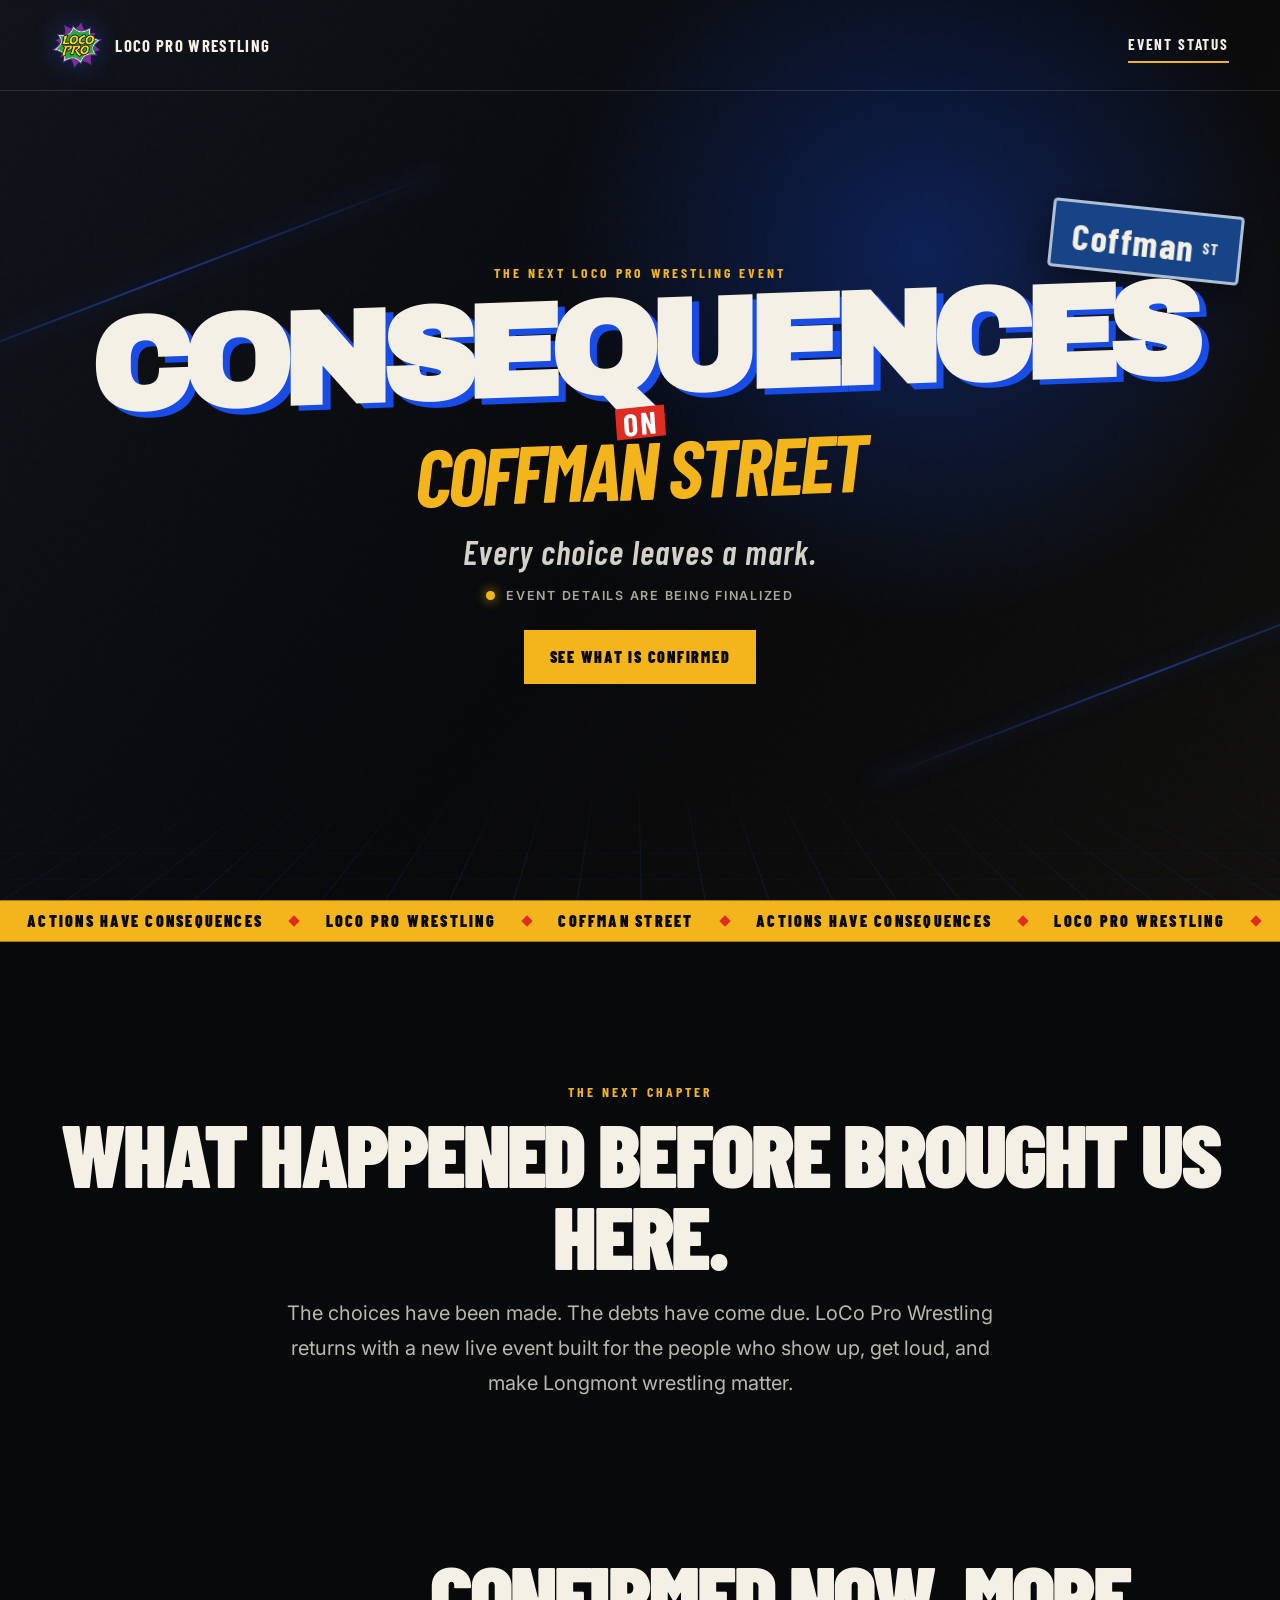
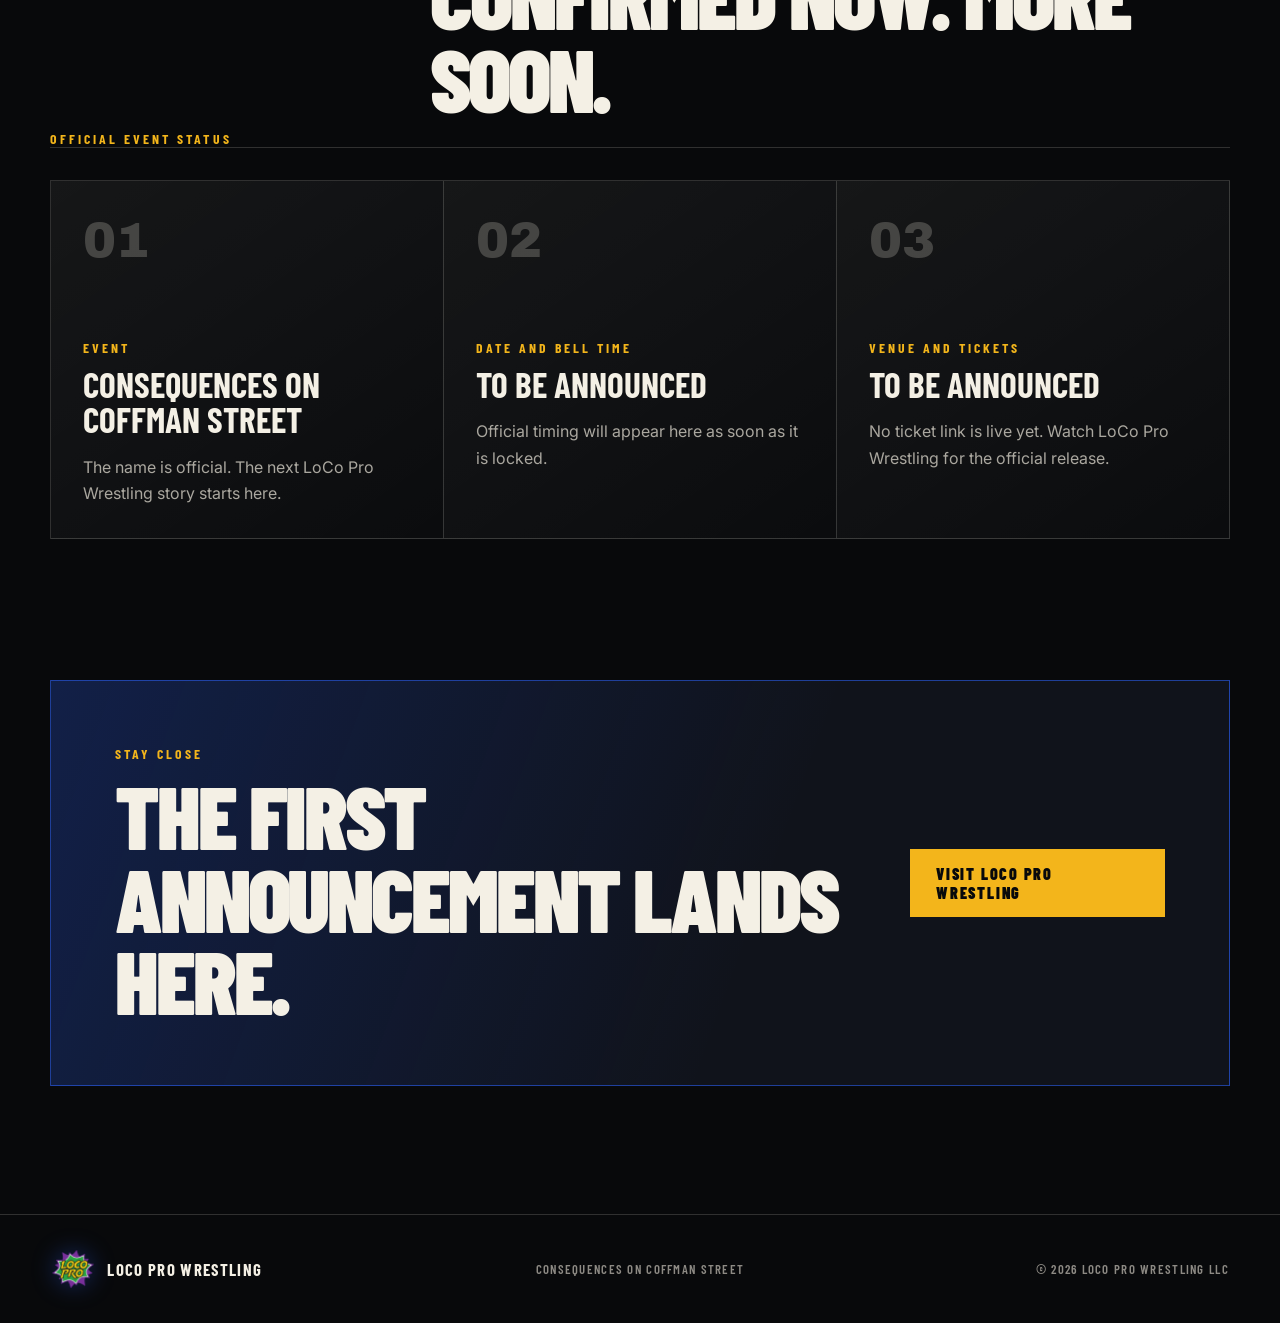
==== index.html @ 621dc770 "Launch Consequences event announcement site Co-Authored-By: Codex Opus 4.8 <noreply@anthropic.com>" ====
<!doctype html>
<html lang="en">
<head>
  <meta charset="utf-8" />
  <meta name="viewport" content="width=device-width, initial-scale=1" />
  <meta name="theme-color" content="#08090b" />
  <meta name="description" content="Consequences on Coffman Street is the next live event from LoCo Pro Wrestling. Date, venue, lineup, and tickets will be announced soon." />
  <title>Consequences on Coffman Street | LoCo Pro Wrestling</title>
  <link rel="canonical" href="https://consequences.locopro.pw/" />
  <meta property="og:type" content="website" />
  <meta property="og:title" content="Consequences on Coffman Street | LoCo Pro Wrestling" />
  <meta property="og:description" content="Every choice leaves a mark. The next LoCo Pro Wrestling event is coming to Coffman Street." />
  <meta property="og:url" content="https://consequences.locopro.pw/" />
  <meta name="twitter:card" content="summary" />
  <meta name="twitter:title" content="Consequences on Coffman Street" />
  <meta name="twitter:description" content="The next LoCo Pro Wrestling event. Details coming soon." />
  <link rel="icon" href="favicon.ico" sizes="any" />
  <link rel="icon" type="image/png" sizes="32x32" href="favicon-32x32.png" />
  <link rel="icon" type="image/png" sizes="16x16" href="favicon-16x16.png" />
  <link rel="apple-touch-icon" href="apple-touch-icon.png" />
  <link rel="preconnect" href="https://fonts.googleapis.com" />
  <link rel="preconnect" href="https://fonts.gstatic.com" crossorigin />
  <link href="https://fonts.googleapis.com/css2?family=Archivo+Black&family=Barlow+Condensed:ital,wght@0,400;0,600;0,700;0,900;1,700&family=Inter:wght@400;500;600&display=swap" rel="stylesheet" />
  <link rel="stylesheet" href="styles.css" />
  <script src="script.js" defer></script>
  <script type="application/ld+json">
  {
    "@context": "https://schema.org",
    "@type": "WebSite",
    "name": "Consequences on Coffman Street",
    "url": "https://consequences.locopro.pw/",
    "publisher": {
      "@type": "Organization",
      "name": "LoCo Pro Wrestling",
      "url": "https://mainpage.locopro.pw/"
    }
  }
  </script>
</head>
<body>
  <a class="skip-link" href="#main">Skip to content</a>

  <header class="site-header">
    <a class="brand" href="https://mainpage.locopro.pw/" aria-label="LoCo Pro Wrestling home">
      <img src="webimages/ui/logo-badge.png" width="52" height="52" alt="" />
      <span>LoCo Pro Wrestling</span>
    </a>
    <a class="header-link" href="#updates">Event status</a>
  </header>

  <main id="main">
    <section class="hero" aria-labelledby="event-title">
      <div class="street-grid" aria-hidden="true"></div>
      <div class="signal signal-one" aria-hidden="true"></div>
      <div class="signal signal-two" aria-hidden="true"></div>
      <div class="hero-inner">
        <p class="kicker">The next LoCo Pro Wrestling event</p>
        <h1 id="event-title">
          <span class="title-consequences">Consequences</span>
          <span class="title-on">on</span>
          <span class="title-coffman">Coffman Street</span>
        </h1>
        <p class="hero-line">Every choice leaves a mark.</p>
        <div class="hero-status" role="status">
          <span class="status-light" aria-hidden="true"></span>
          <span>Event details are being finalized</span>
        </div>
        <a class="primary-button" href="#updates">See what is confirmed</a>
      </div>
      <div class="street-sign" aria-hidden="true">
        <span>Coffman</span>
        <small>ST</small>
      </div>
    </section>

    <div class="ticker" aria-hidden="true">
      <div class="ticker-track">
        <span>Actions have consequences</span><i></i>
        <span>LoCo Pro Wrestling</span><i></i>
        <span>Coffman Street</span><i></i>
        <span>Actions have consequences</span><i></i>
        <span>LoCo Pro Wrestling</span><i></i>
        <span>Coffman Street</span><i></i>
      </div>
    </div>

    <section class="statement reveal" aria-labelledby="next-chapter-title">
      <p class="section-label">The next chapter</p>
      <h2 id="next-chapter-title">What happened before brought us here.</h2>
      <p>
        The choices have been made. The debts have come due. LoCo Pro Wrestling
        returns with a new live event built for the people who show up, get loud,
        and make Longmont wrestling matter.
      </p>
    </section>

    <section class="updates" id="updates" aria-labelledby="updates-title">
      <div class="section-heading reveal">
        <p class="section-label">Official event status</p>
        <h2 id="updates-title">Confirmed now. More soon.</h2>
      </div>
      <div class="status-grid">
        <article class="status-card reveal">
          <span class="card-number">01</span>
          <p class="card-label">Event</p>
          <h3>Consequences on Coffman Street</h3>
          <p>The name is official. The next LoCo Pro Wrestling story starts here.</p>
        </article>
        <article class="status-card reveal">
          <span class="card-number">02</span>
          <p class="card-label">Date and bell time</p>
          <h3>To be announced</h3>
          <p>Official timing will appear here as soon as it is locked.</p>
        </article>
        <article class="status-card reveal">
          <span class="card-number">03</span>
          <p class="card-label">Venue and tickets</p>
          <h3>To be announced</h3>
          <p>No ticket link is live yet. Watch LoCo Pro Wrestling for the official release.</p>
        </article>
      </div>
    </section>

    <section class="watch reveal" aria-labelledby="watch-title">
      <div>
        <p class="section-label">Stay close</p>
        <h2 id="watch-title">The first announcement lands here.</h2>
      </div>
      <a class="secondary-button" href="https://mainpage.locopro.pw/">Visit LoCo Pro Wrestling</a>
    </section>
  </main>

  <footer>
    <a class="footer-brand" href="https://mainpage.locopro.pw/">
      <img src="webimages/ui/logo-badge.png" width="44" height="44" alt="" />
      <span>LoCo Pro Wrestling</span>
    </a>
    <p>Consequences on Coffman Street</p>
    <p>&copy; <span id="year">2026</span> LoCo Pro Wrestling LLC</p>
  </footer>
</body>
</html>
---- styles.css ----
:root {
  --ink: #08090b;
  --paper: #f4f0e5;
  --blue: #174de6;
  --blue-bright: #2c63ff;
  --gold: #f3b51b;
  --red: #df2b21;
  --muted: #aaa79f;
  --line: rgba(244, 240, 229, 0.17);
}

* {
  box-sizing: border-box;
}

html {
  scroll-behavior: smooth;
}

body {
  margin: 0;
  background: var(--ink);
  color: var(--paper);
  font-family: "Inter", system-ui, sans-serif;
  overflow-x: hidden;
}

a {
  color: inherit;
}

.skip-link {
  position: fixed;
  left: 1rem;
  top: -5rem;
  z-index: 100;
  background: var(--paper);
  color: var(--ink);
  padding: 0.8rem 1rem;
  font-weight: 700;
}

.skip-link:focus {
  top: 1rem;
}

.site-header {
  position: absolute;
  inset: 0 0 auto;
  z-index: 10;
  display: flex;
  align-items: center;
  justify-content: space-between;
  padding: 1.2rem clamp(1.1rem, 4vw, 4.5rem);
  border-bottom: 1px solid rgba(255, 255, 255, 0.12);
}

.brand,
.footer-brand {
  display: inline-flex;
  align-items: center;
  gap: 0.75rem;
  color: var(--paper);
  text-decoration: none;
  font-family: "Barlow Condensed", sans-serif;
  font-size: 1.05rem;
  font-weight: 700;
  letter-spacing: 0.08em;
  text-transform: uppercase;
}

.brand img,
.footer-brand img {
  filter: drop-shadow(0 0 12px rgba(44, 99, 255, 0.35));
}

.header-link {
  border-bottom: 2px solid var(--gold);
  font-family: "Barlow Condensed", sans-serif;
  font-size: 0.95rem;
  font-weight: 700;
  letter-spacing: 0.12em;
  padding: 0.5rem 0;
  text-decoration: none;
  text-transform: uppercase;
}

.hero {
  min-height: min(940px, 100svh);
  position: relative;
  display: grid;
  place-items: center;
  overflow: hidden;
  padding: 8rem 1.2rem 5rem;
  background:
    radial-gradient(circle at 72% 28%, rgba(23, 77, 230, 0.34), transparent 23rem),
    linear-gradient(126deg, #11131a 0%, #08090b 52%, #11100e 100%);
}

.hero::after {
  content: "";
  position: absolute;
  inset: 0;
  pointer-events: none;
  background-image: url("data:image/svg+xml,%3Csvg viewBox='0 0 180 180' xmlns='http://www.w3.org/2000/svg'%3E%3Cfilter id='n'%3E%3CfeTurbulence type='fractalNoise' baseFrequency='.9' numOctaves='2' stitchTiles='stitch'/%3E%3C/filter%3E%3Crect width='100%25' height='100%25' filter='url(%23n)' opacity='.16'/%3E%3C/svg%3E");
  mix-blend-mode: soft-light;
  opacity: 0.35;
}

.street-grid {
  position: absolute;
  width: 135vw;
  height: 70%;
  left: -18vw;
  bottom: -31%;
  transform: perspective(700px) rotateX(63deg);
  background-image:
    linear-gradient(rgba(44, 99, 255, 0.16) 1px, transparent 1px),
    linear-gradient(90deg, rgba(44, 99, 255, 0.16) 1px, transparent 1px);
  background-size: 58px 58px;
  mask-image: linear-gradient(to top, #000 30%, transparent 90%);
}

.signal {
  position: absolute;
  width: 38rem;
  height: 2px;
  background: linear-gradient(90deg, transparent, var(--blue-bright), transparent);
  box-shadow: 0 0 22px var(--blue-bright);
  opacity: 0.45;
}

.signal-one {
  left: -9rem;
  top: 31%;
  transform: rotate(-21deg);
}

.signal-two {
  right: -11rem;
  bottom: 25%;
  transform: rotate(-21deg);
}

.hero-inner {
  position: relative;
  z-index: 2;
  width: min(1100px, 100%);
  text-align: center;
}

.kicker,
.section-label,
.card-label {
  margin: 0;
  color: var(--gold);
  font-family: "Barlow Condensed", sans-serif;
  font-size: 0.86rem;
  font-weight: 700;
  letter-spacing: 0.22em;
  text-transform: uppercase;
}

h1 {
  margin: 1.3rem auto 1.1rem;
  font-family: "Archivo Black", sans-serif;
  font-size: clamp(3.8rem, 10.2vw, 8.8rem);
  line-height: 0.72;
  letter-spacing: -0.075em;
  text-transform: uppercase;
  transform: skewY(-2deg);
}

h1 span {
  display: block;
}

.title-consequences {
  position: relative;
  color: var(--paper);
  text-shadow: 0.055em 0.045em 0 var(--blue);
}

.title-on {
  position: relative;
  z-index: 2;
  width: max-content;
  margin: 0.35em auto -0.27em;
  padding: 0.1em 0.22em 0.08em;
  background: var(--red);
  color: #fff;
  font-family: "Barlow Condensed", sans-serif;
  font-size: 0.24em;
  letter-spacing: 0.06em;
  line-height: 0.8;
  transform: rotate(-4deg);
}

.title-coffman {
  color: var(--gold);
  font-family: "Barlow Condensed", sans-serif;
  font-size: 0.62em;
  font-style: italic;
  letter-spacing: -0.035em;
  line-height: 0.96;
}

.hero-line {
  margin: 1.5rem 0 1rem;
  color: #d4d1c9;
  font-family: "Barlow Condensed", sans-serif;
  font-size: clamp(1.4rem, 3vw, 2.1rem);
  font-style: italic;
  font-weight: 600;
  letter-spacing: 0.03em;
}

.hero-status {
  display: flex;
  align-items: center;
  justify-content: center;
  gap: 0.7rem;
  margin: 0 auto 1.7rem;
  color: var(--muted);
  font-size: 0.78rem;
  font-weight: 600;
  letter-spacing: 0.14em;
  text-transform: uppercase;
}

.status-light {
  width: 0.55rem;
  height: 0.55rem;
  border-radius: 50%;
  background: var(--gold);
  box-shadow: 0 0 12px rgba(243, 181, 27, 0.9);
}

.primary-button,
.secondary-button {
  display: inline-flex;
  align-items: center;
  justify-content: center;
  min-height: 3.35rem;
  padding: 0.8rem 1.5rem;
  border: 2px solid var(--gold);
  background: var(--gold);
  color: var(--ink);
  font-family: "Barlow Condensed", sans-serif;
  font-size: 1rem;
  font-weight: 900;
  letter-spacing: 0.11em;
  text-decoration: none;
  text-transform: uppercase;
  transition: transform 180ms ease, background-color 180ms ease, color 180ms ease;
}

.primary-button:hover,
.primary-button:focus-visible,
.secondary-button:hover,
.secondary-button:focus-visible {
  background: transparent;
  color: var(--gold);
  transform: translateY(-3px);
}

.street-sign {
  position: absolute;
  right: clamp(-2rem, 3vw, 3rem);
  top: 23%;
  z-index: 1;
  display: flex;
  align-items: center;
  gap: 0.5rem;
  padding: 0.6rem 1.2rem;
  border: 0.22rem solid rgba(255, 255, 255, 0.65);
  border-radius: 0.28rem;
  background: #174487;
  box-shadow: 0 12px 40px rgba(0, 0, 0, 0.5);
  font-family: "Barlow Condensed", sans-serif;
  font-size: clamp(1.4rem, 3vw, 2.3rem);
  font-weight: 700;
  letter-spacing: 0.04em;
  transform: rotate(6deg);
}

.street-sign small {
  font-size: 0.42em;
}

.ticker {
  overflow: hidden;
  border-block: 1px solid rgba(0, 0, 0, 0.35);
  background: var(--gold);
  color: var(--ink);
}

.ticker-track {
  display: flex;
  align-items: center;
  width: max-content;
  padding: 0.65rem 0;
  animation: ticker 24s linear infinite;
  font-family: "Barlow Condensed", sans-serif;
  font-size: 1rem;
  font-weight: 900;
  letter-spacing: 0.14em;
  text-transform: uppercase;
}

.ticker-track span {
  padding-inline: 1.7rem;
}

.ticker-track i {
  width: 0.5rem;
  height: 0.5rem;
  background: var(--red);
  transform: rotate(45deg);
}

@keyframes ticker {
  to { transform: translateX(-50%); }
}

.statement,
.updates,
.watch {
  width: min(1180px, calc(100% - 2.4rem));
  margin-inline: auto;
}

.statement {
  padding: clamp(6rem, 11vw, 10rem) 0;
  text-align: center;
}

.statement h2,
.section-heading h2,
.watch h2 {
  margin: 0.7rem 0 1.3rem;
  font-family: "Barlow Condensed", sans-serif;
  font-size: clamp(2.7rem, 7vw, 6.4rem);
  font-weight: 900;
  letter-spacing: -0.035em;
  line-height: 0.92;
  text-transform: uppercase;
}

.statement p:last-child {
  width: min(720px, 100%);
  margin: 0 auto;
  color: #bab7b0;
  font-size: clamp(1rem, 2vw, 1.25rem);
  line-height: 1.75;
}

.updates {
  padding: 0 0 clamp(6rem, 11vw, 10rem);
}

.section-heading {
  display: flex;
  align-items: end;
  justify-content: space-between;
  gap: 2rem;
  margin-bottom: 2rem;
  border-bottom: 1px solid var(--line);
}

.section-heading h2 {
  max-width: 800px;
  margin-bottom: 1.8rem;
}

.status-grid {
  display: grid;
  grid-template-columns: repeat(3, 1fr);
  border-top: 1px solid var(--line);
  border-left: 1px solid var(--line);
}

.status-card {
  min-height: 350px;
  position: relative;
  padding: 2rem;
  border-right: 1px solid var(--line);
  border-bottom: 1px solid var(--line);
  background: linear-gradient(145deg, rgba(255, 255, 255, 0.055), rgba(255, 255, 255, 0.012));
}

.card-number {
  display: block;
  margin-bottom: 4.5rem;
  color: rgba(244, 240, 229, 0.22);
  font-family: "Archivo Black", sans-serif;
  font-size: 3.1rem;
}

.status-card h3 {
  margin: 0.7rem 0 1rem;
  font-family: "Barlow Condensed", sans-serif;
  font-size: 2.2rem;
  line-height: 1;
  text-transform: uppercase;
}

.status-card > p:last-child {
  margin: 0;
  color: #aaa79f;
  line-height: 1.65;
}

.watch {
  display: flex;
  align-items: center;
  justify-content: space-between;
  gap: 3rem;
  margin-bottom: clamp(5rem, 10vw, 9rem);
  padding: clamp(2rem, 5vw, 4rem);
  border: 1px solid rgba(44, 99, 255, 0.55);
  background:
    linear-gradient(110deg, rgba(23, 77, 230, 0.22), transparent 60%),
    #10131b;
}

.watch h2 {
  max-width: 760px;
  margin-bottom: 0;
}

footer {
  display: grid;
  grid-template-columns: 1fr auto 1fr;
  align-items: center;
  gap: 2rem;
  padding: 2rem clamp(1.1rem, 4vw, 4.5rem);
  border-top: 1px solid var(--line);
  color: #8d8a84;
  font-family: "Barlow Condensed", sans-serif;
  font-size: 0.8rem;
  font-weight: 600;
  letter-spacing: 0.1em;
  text-transform: uppercase;
}

footer p:last-child {
  text-align: right;
}

.reveal {
  opacity: 0;
  transform: translateY(24px);
  transition: opacity 650ms ease, transform 650ms ease;
}

.reveal.is-visible {
  opacity: 1;
  transform: translateY(0);
}

@media (max-width: 820px) {
  .site-header {
    padding-inline: 1rem;
  }

  .brand span {
    display: none;
  }

  .hero {
    min-height: 800px;
  }

  h1 {
    font-size: clamp(2rem, 9.4vw, 4.8rem);
    line-height: 0.77;
  }

  .street-sign {
    top: 18%;
    right: -2rem;
    opacity: 0.5;
  }

  .status-grid {
    grid-template-columns: 1fr;
  }

  .status-card {
    min-height: auto;
  }

  .card-number {
    margin-bottom: 2.4rem;
  }

  .watch {
    align-items: flex-start;
    flex-direction: column;
  }

  footer {
    grid-template-columns: 1fr;
  }

  footer p,
  footer p:last-child {
    margin: 0;
    text-align: left;
  }
}

@media (prefers-reduced-motion: reduce) {
  html {
    scroll-behavior: auto;
  }

  .ticker-track {
    animation: none;
  }

  .reveal {
    opacity: 1;
    transform: none;
    transition: none;
  }
}
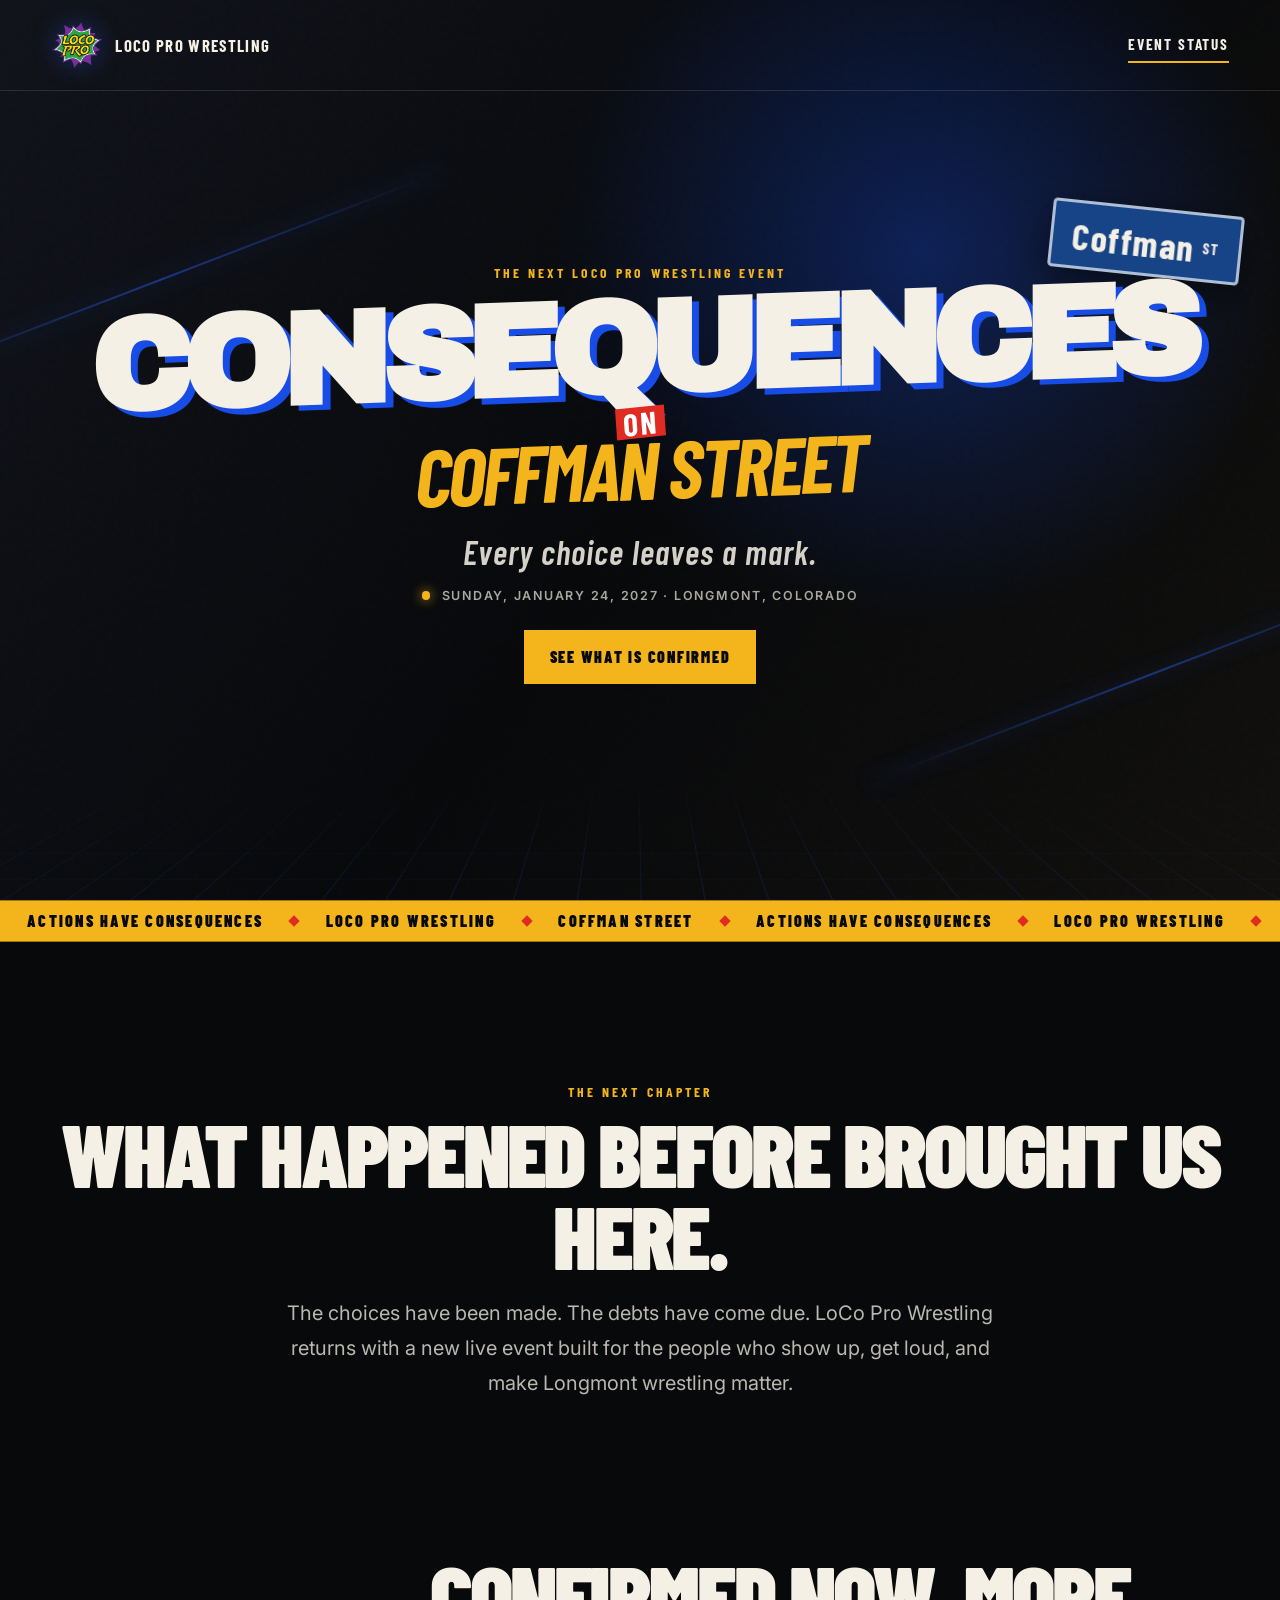
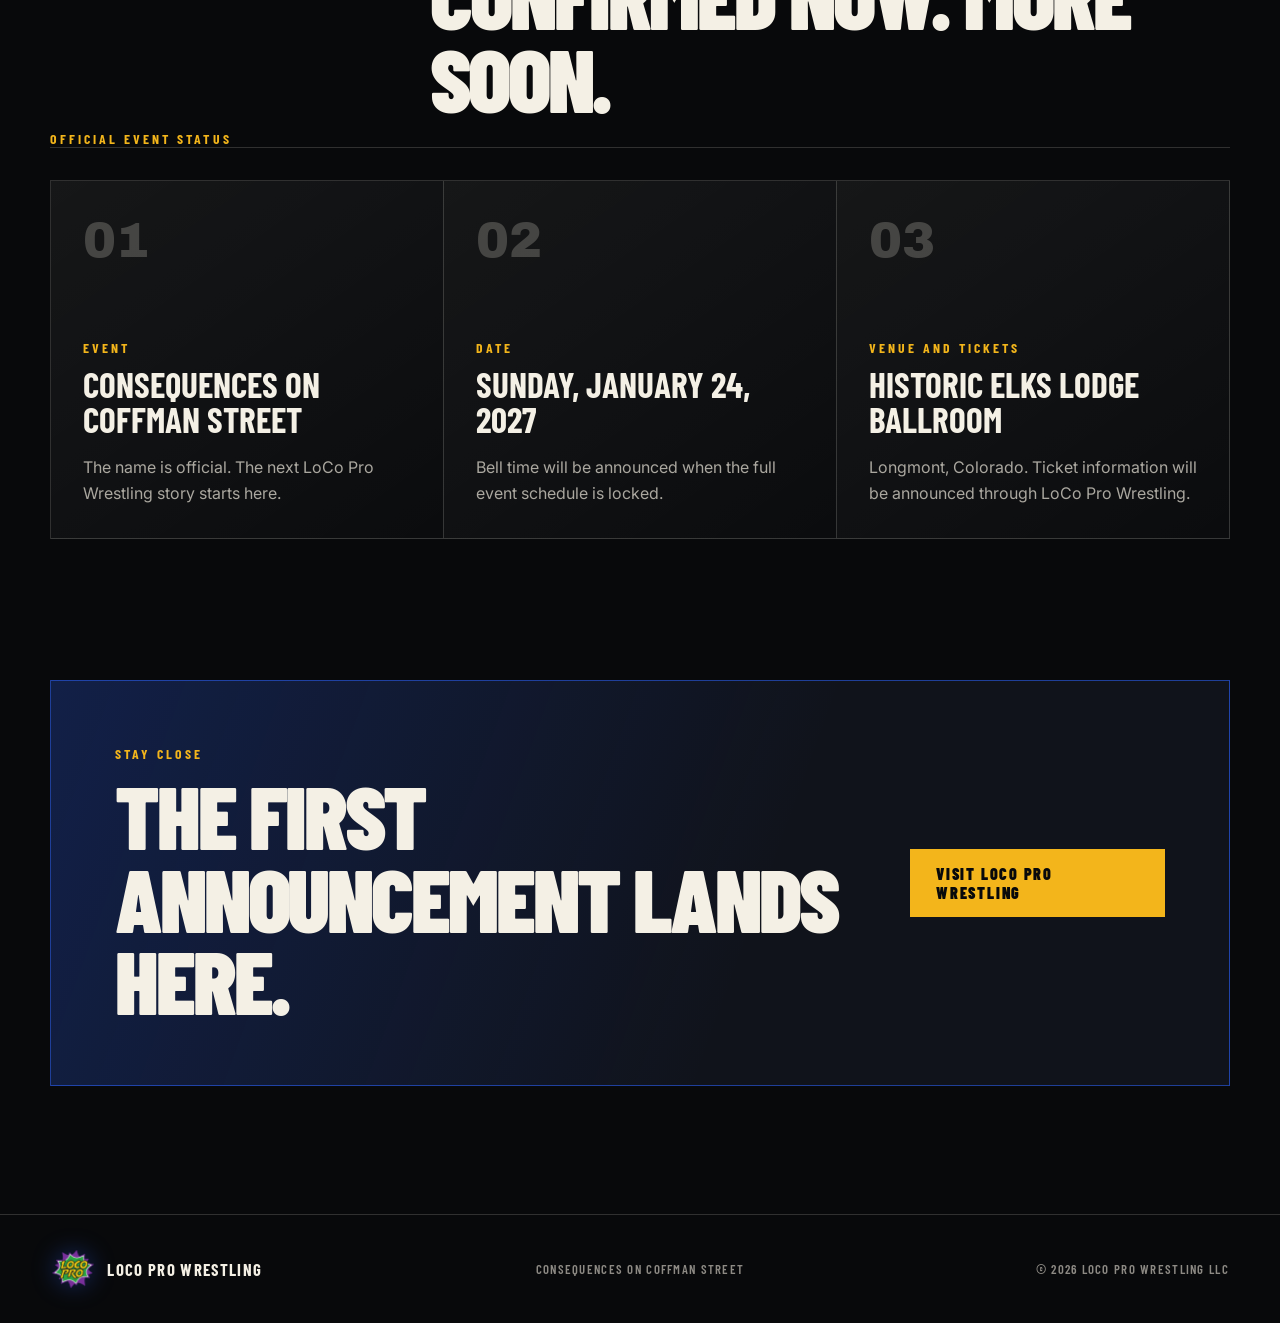
==== commit 6f45e245: "Publish Consequences date and venue Co-Authored-By: Codex Opus 4.8 <noreply@anthropic.com>" ====
--- a/index.html
+++ b/index.html
@@ -4,16 +4,16 @@
   <meta charset="utf-8" />
   <meta name="viewport" content="width=device-width, initial-scale=1" />
   <meta name="theme-color" content="#08090b" />
-  <meta name="description" content="Consequences on Coffman Street is the next live event from LoCo Pro Wrestling. Date, venue, lineup, and tickets will be announced soon." />
+  <meta name="description" content="Consequences on Coffman Street comes to the Historic Elks Lodge Ballroom in Longmont, Colorado on Sunday, January 24, 2027. Ticket details will be announced soon." />
   <title>Consequences on Coffman Street | LoCo Pro Wrestling</title>
   <link rel="canonical" href="https://consequences.locopro.pw/" />
   <meta property="og:type" content="website" />
   <meta property="og:title" content="Consequences on Coffman Street | LoCo Pro Wrestling" />
-  <meta property="og:description" content="Every choice leaves a mark. The next LoCo Pro Wrestling event is coming to Coffman Street." />
+  <meta property="og:description" content="Sunday, January 24, 2027 at the Historic Elks Lodge Ballroom in Longmont, Colorado. Every choice leaves a mark." />
   <meta property="og:url" content="https://consequences.locopro.pw/" />
   <meta name="twitter:card" content="summary" />
   <meta name="twitter:title" content="Consequences on Coffman Street" />
-  <meta name="twitter:description" content="The next LoCo Pro Wrestling event. Details coming soon." />
+  <meta name="twitter:description" content="Sunday, January 24, 2027 at the Historic Elks Lodge Ballroom in Longmont, Colorado." />
   <link rel="icon" href="favicon.ico" sizes="any" />
   <link rel="icon" type="image/png" sizes="32x32" href="favicon-32x32.png" />
   <link rel="icon" type="image/png" sizes="16x16" href="favicon-16x16.png" />
@@ -26,10 +26,24 @@
   <script type="application/ld+json">
   {
     "@context": "https://schema.org",
-    "@type": "WebSite",
+    "@type": "Event",
     "name": "Consequences on Coffman Street",
+    "description": "A live professional wrestling event presented by LoCo Pro Wrestling.",
     "url": "https://consequences.locopro.pw/",
-    "publisher": {
+    "startDate": "2027-01-24",
+    "eventStatus": "https://schema.org/EventScheduled",
+    "eventAttendanceMode": "https://schema.org/OfflineEventAttendanceMode",
+    "location": {
+      "@type": "Place",
+      "name": "Historic Elks Lodge Ballroom",
+      "address": {
+        "@type": "PostalAddress",
+        "addressLocality": "Longmont",
+        "addressRegion": "CO",
+        "addressCountry": "US"
+      }
+    },
+    "organizer": {
       "@type": "Organization",
       "name": "LoCo Pro Wrestling",
       "url": "https://mainpage.locopro.pw/"
@@ -63,7 +77,7 @@
         <p class="hero-line">Every choice leaves a mark.</p>
         <div class="hero-status" role="status">
           <span class="status-light" aria-hidden="true"></span>
-          <span>Event details are being finalized</span>
+          <span><time datetime="2027-01-24">Sunday, January 24, 2027</time> · Longmont, Colorado</span>
         </div>
         <a class="primary-button" href="#updates">See what is confirmed</a>
       </div>
@@ -108,15 +122,15 @@
         </article>
         <article class="status-card reveal">
           <span class="card-number">02</span>
-          <p class="card-label">Date and bell time</p>
-          <h3>To be announced</h3>
-          <p>Official timing will appear here as soon as it is locked.</p>
+          <p class="card-label">Date</p>
+          <h3><time datetime="2027-01-24">Sunday, January 24, 2027</time></h3>
+          <p>Bell time will be announced when the full event schedule is locked.</p>
         </article>
         <article class="status-card reveal">
           <span class="card-number">03</span>
           <p class="card-label">Venue and tickets</p>
-          <h3>To be announced</h3>
-          <p>No ticket link is live yet. Watch LoCo Pro Wrestling for the official release.</p>
+          <h3>Historic Elks Lodge Ballroom</h3>
+          <p>Longmont, Colorado. Ticket information will be announced through LoCo Pro Wrestling.</p>
         </article>
       </div>
     </section>
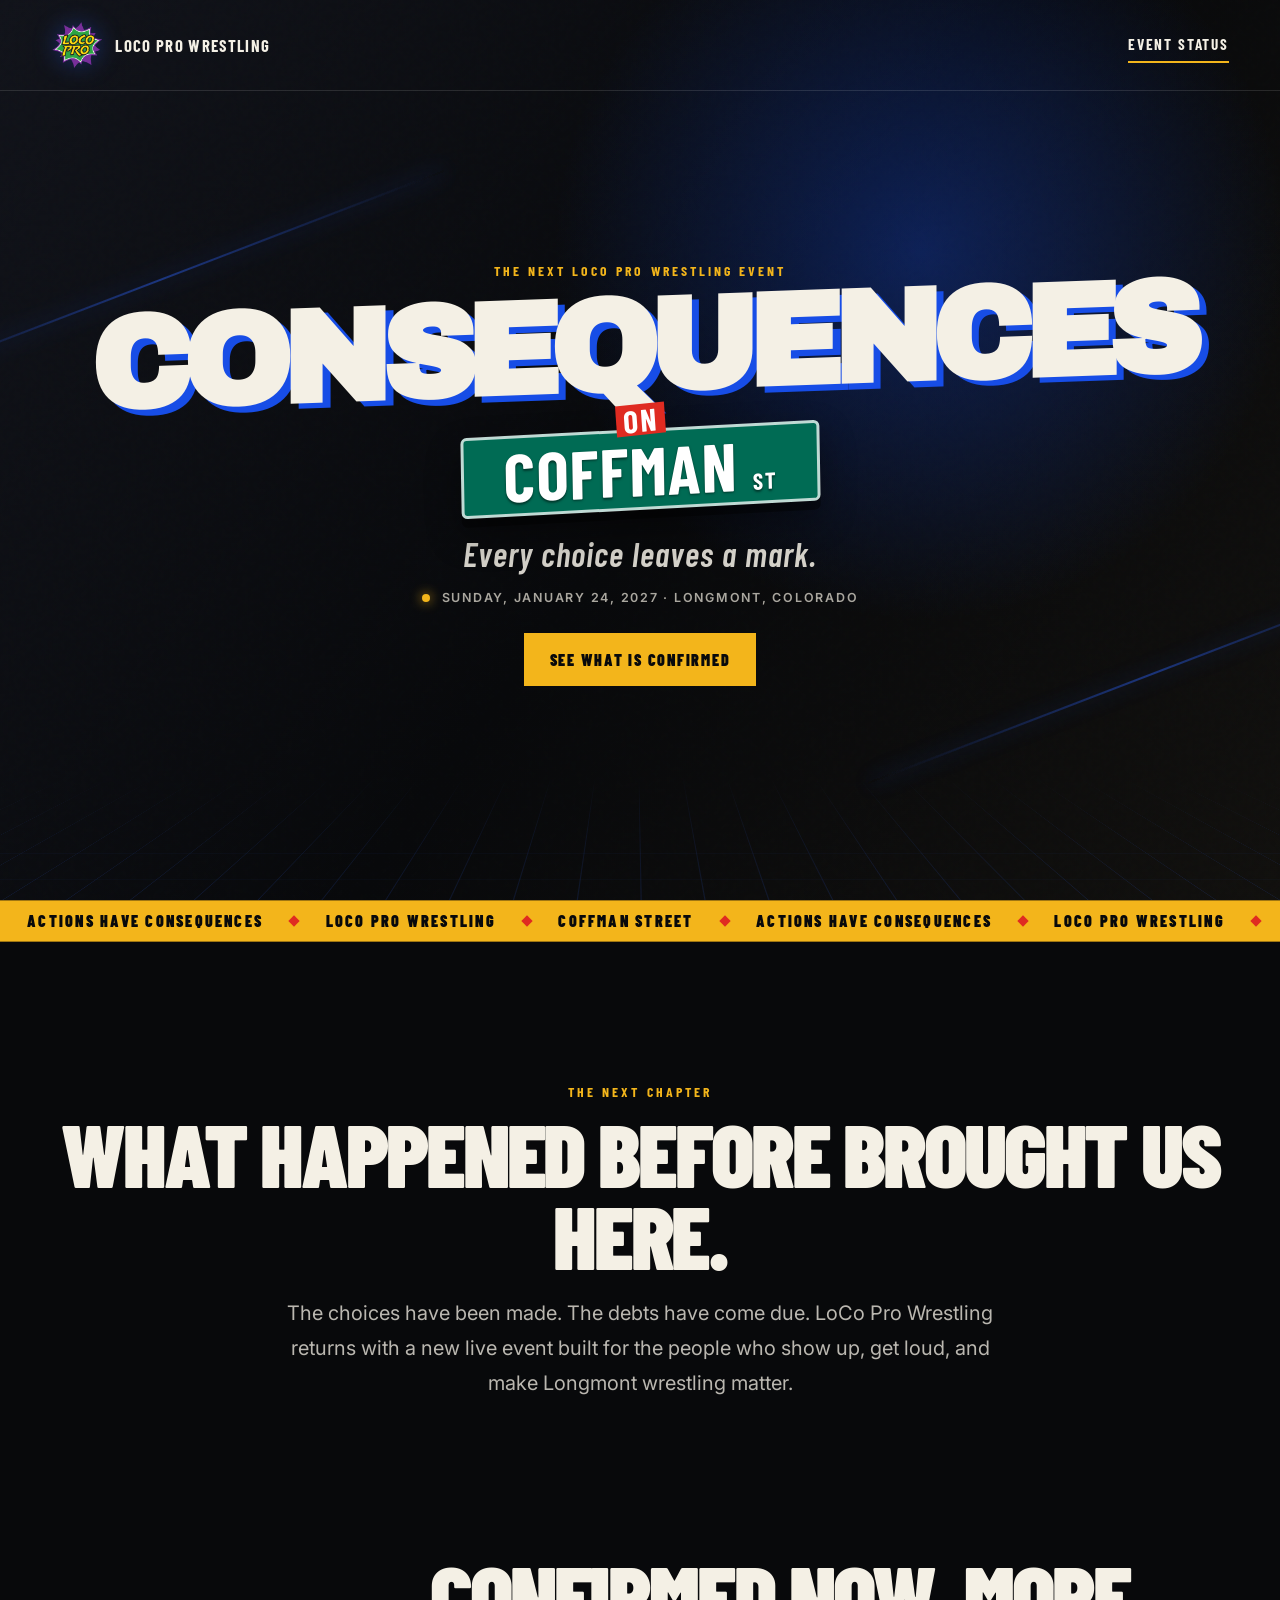
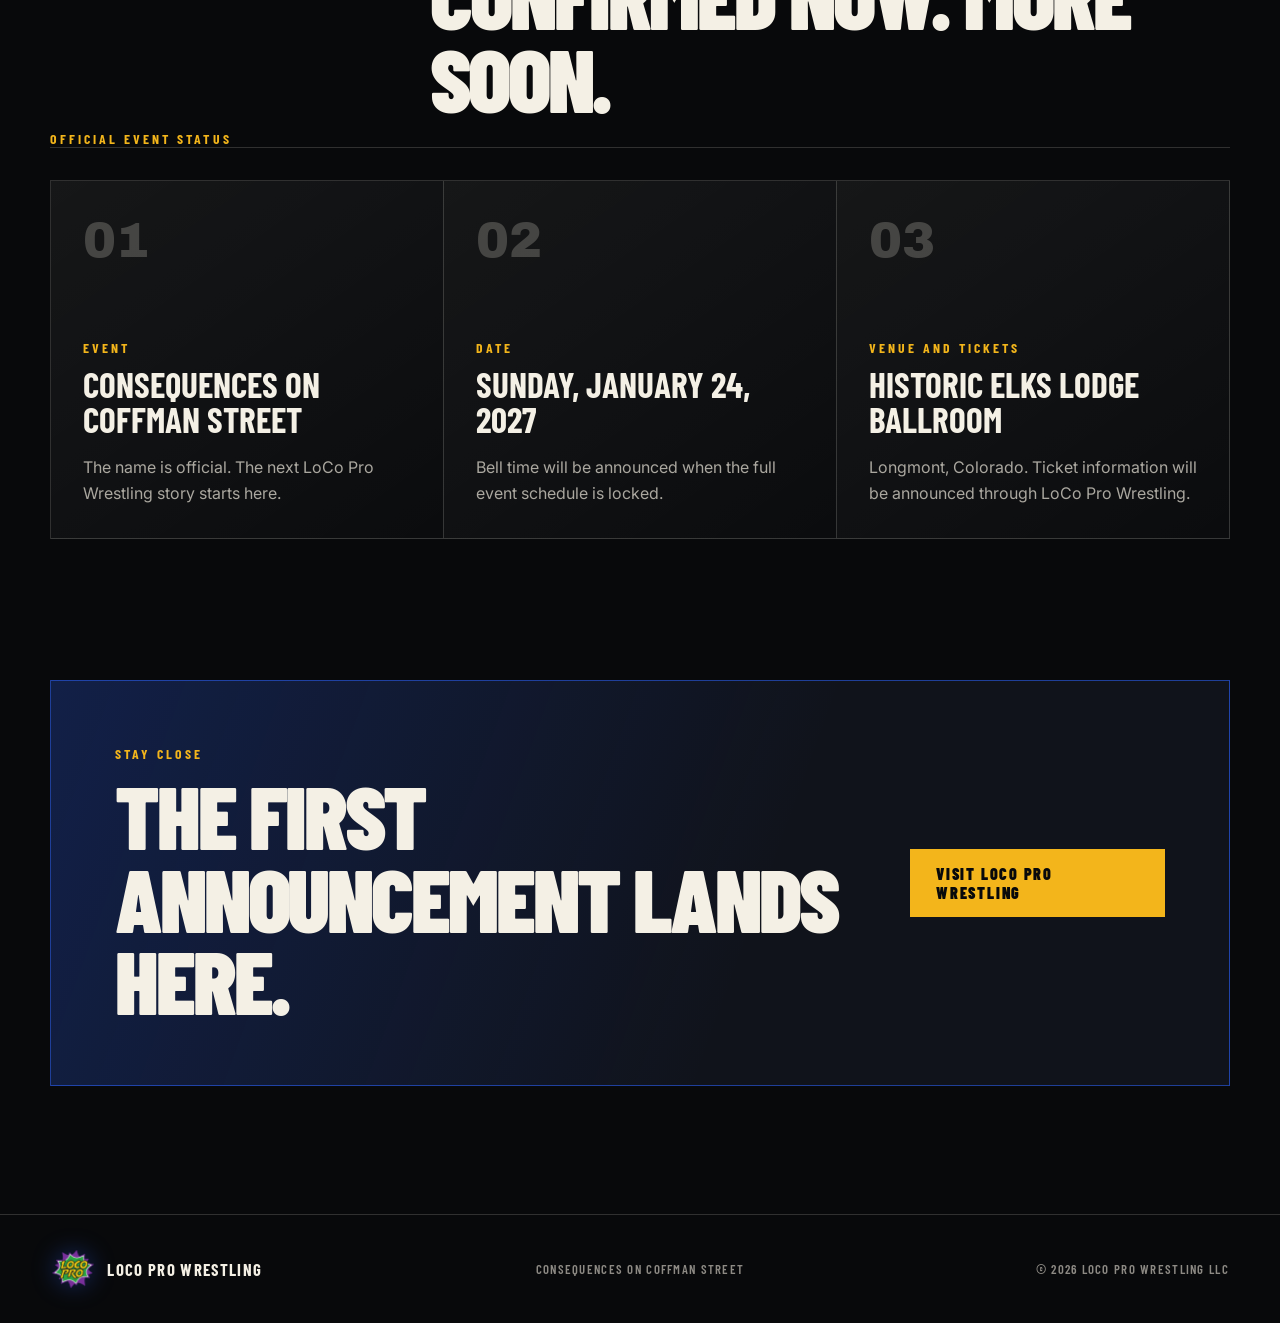
==== commit f3c68ee1: "Integrate street sign into event logo Co-Authored-By: Codex Opus 4.8 <noreply@anthropic.com>" ====
--- a/index.html
+++ b/index.html
@@ -69,10 +69,10 @@
       <div class="signal signal-two" aria-hidden="true"></div>
       <div class="hero-inner">
         <p class="kicker">The next LoCo Pro Wrestling event</p>
-        <h1 id="event-title">
+        <h1 id="event-title" aria-label="Consequences on Coffman Street">
           <span class="title-consequences">Consequences</span>
           <span class="title-on">on</span>
-          <span class="title-coffman">Coffman Street</span>
+          <span class="title-street-sign" aria-hidden="true">Coffman <small>ST</small></span>
         </h1>
         <p class="hero-line">Every choice leaves a mark.</p>
         <div class="hero-status" role="status">
@@ -80,10 +80,6 @@
           <span><time datetime="2027-01-24">Sunday, January 24, 2027</time> · Longmont, Colorado</span>
         </div>
         <a class="primary-button" href="#updates">See what is confirmed</a>
-      </div>
-      <div class="street-sign" aria-hidden="true">
-        <span>Coffman</span>
-        <small>ST</small>
       </div>
     </section>
 
--- a/styles.css
+++ b/styles.css
@@ -183,9 +183,9 @@
 
 .title-on {
   position: relative;
-  z-index: 2;
+  z-index: 3;
   width: max-content;
-  margin: 0.35em auto -0.27em;
+  margin: 0.32em auto -0.18em;
   padding: 0.1em 0.22em 0.08em;
   background: var(--red);
   color: #fff;
@@ -196,13 +196,33 @@
   transform: rotate(-4deg);
 }
 
-.title-coffman {
-  color: var(--gold);
-  font-family: "Barlow Condensed", sans-serif;
-  font-size: 0.62em;
-  font-style: italic;
-  letter-spacing: -0.035em;
-  line-height: 0.96;
+.title-street-sign {
+  display: flex;
+  align-items: baseline;
+  justify-content: center;
+  gap: 0.22em;
+  width: max-content;
+  margin: 0 auto;
+  padding: 0.14em 0.58em 0.12em;
+  border: 0.055em solid rgba(255, 255, 255, 0.75);
+  border-radius: 0.09em;
+  background: #006b54;
+  box-shadow: 0 0.13em 0 rgba(0, 0, 0, 0.4), 0 0.24em 0.5em rgba(0, 0, 0, 0.38);
+  color: #fff;
+  font-family: "Barlow Condensed", sans-serif;
+  font-size: 0.52em;
+  font-style: normal;
+  font-weight: 700;
+  letter-spacing: 0.015em;
+  line-height: 0.82;
+  text-shadow: 0 0.025em 0.035em rgba(0, 0, 0, 0.5);
+  transform: rotate(-1deg);
+}
+
+.title-street-sign small {
+  font-size: 0.34em;
+  letter-spacing: 0.08em;
+  line-height: 1;
 }
 
 .hero-line {
@@ -262,30 +282,6 @@
   background: transparent;
   color: var(--gold);
   transform: translateY(-3px);
-}
-
-.street-sign {
-  position: absolute;
-  right: clamp(-2rem, 3vw, 3rem);
-  top: 23%;
-  z-index: 1;
-  display: flex;
-  align-items: center;
-  gap: 0.5rem;
-  padding: 0.6rem 1.2rem;
-  border: 0.22rem solid rgba(255, 255, 255, 0.65);
-  border-radius: 0.28rem;
-  background: #174487;
-  box-shadow: 0 12px 40px rgba(0, 0, 0, 0.5);
-  font-family: "Barlow Condensed", sans-serif;
-  font-size: clamp(1.4rem, 3vw, 2.3rem);
-  font-weight: 700;
-  letter-spacing: 0.04em;
-  transform: rotate(6deg);
-}
-
-.street-sign small {
-  font-size: 0.42em;
 }
 
 .ticker {
@@ -477,10 +473,14 @@
     line-height: 0.77;
   }
 
-  .street-sign {
-    top: 18%;
-    right: -2rem;
-    opacity: 0.5;
+  .title-on {
+    font-size: 0.28em;
+    margin-bottom: -0.16em;
+  }
+
+  .title-street-sign {
+    padding-inline: 0.7em;
+    font-size: 0.68em;
   }
 
   .status-grid {
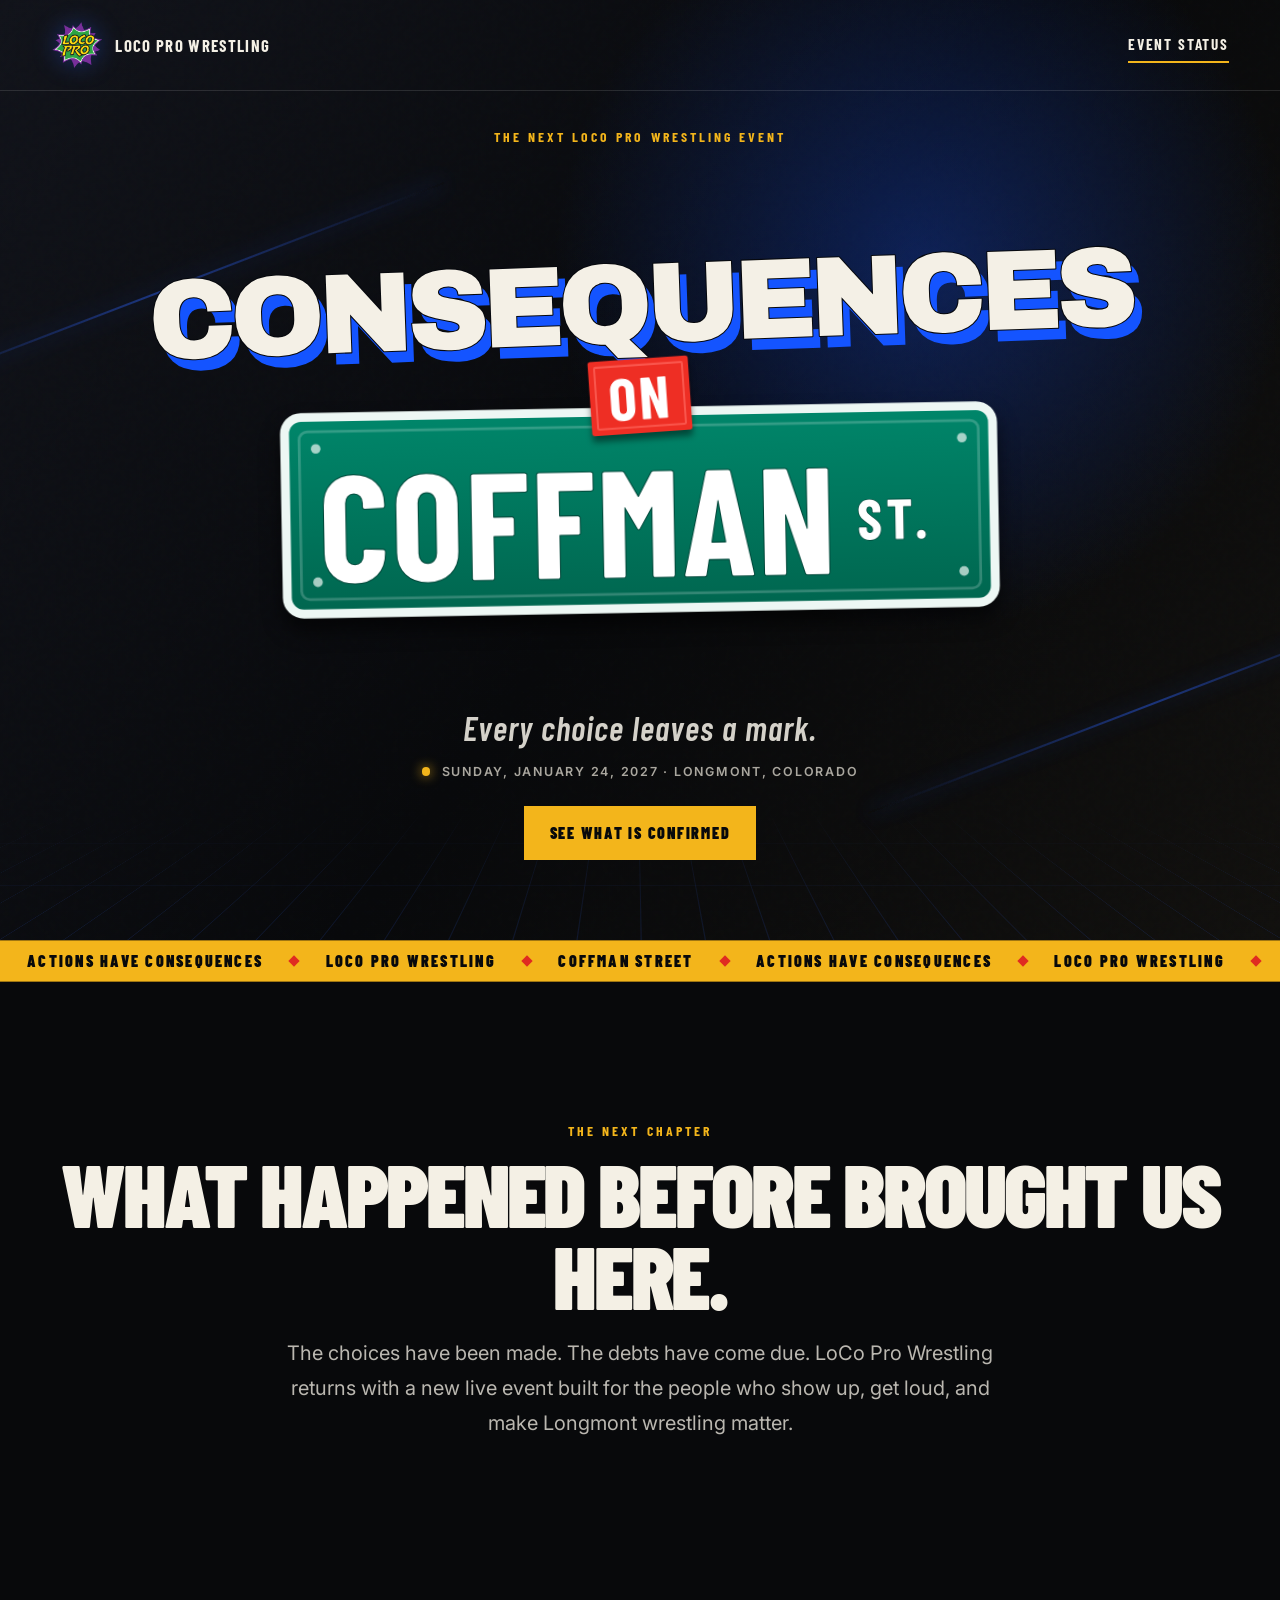
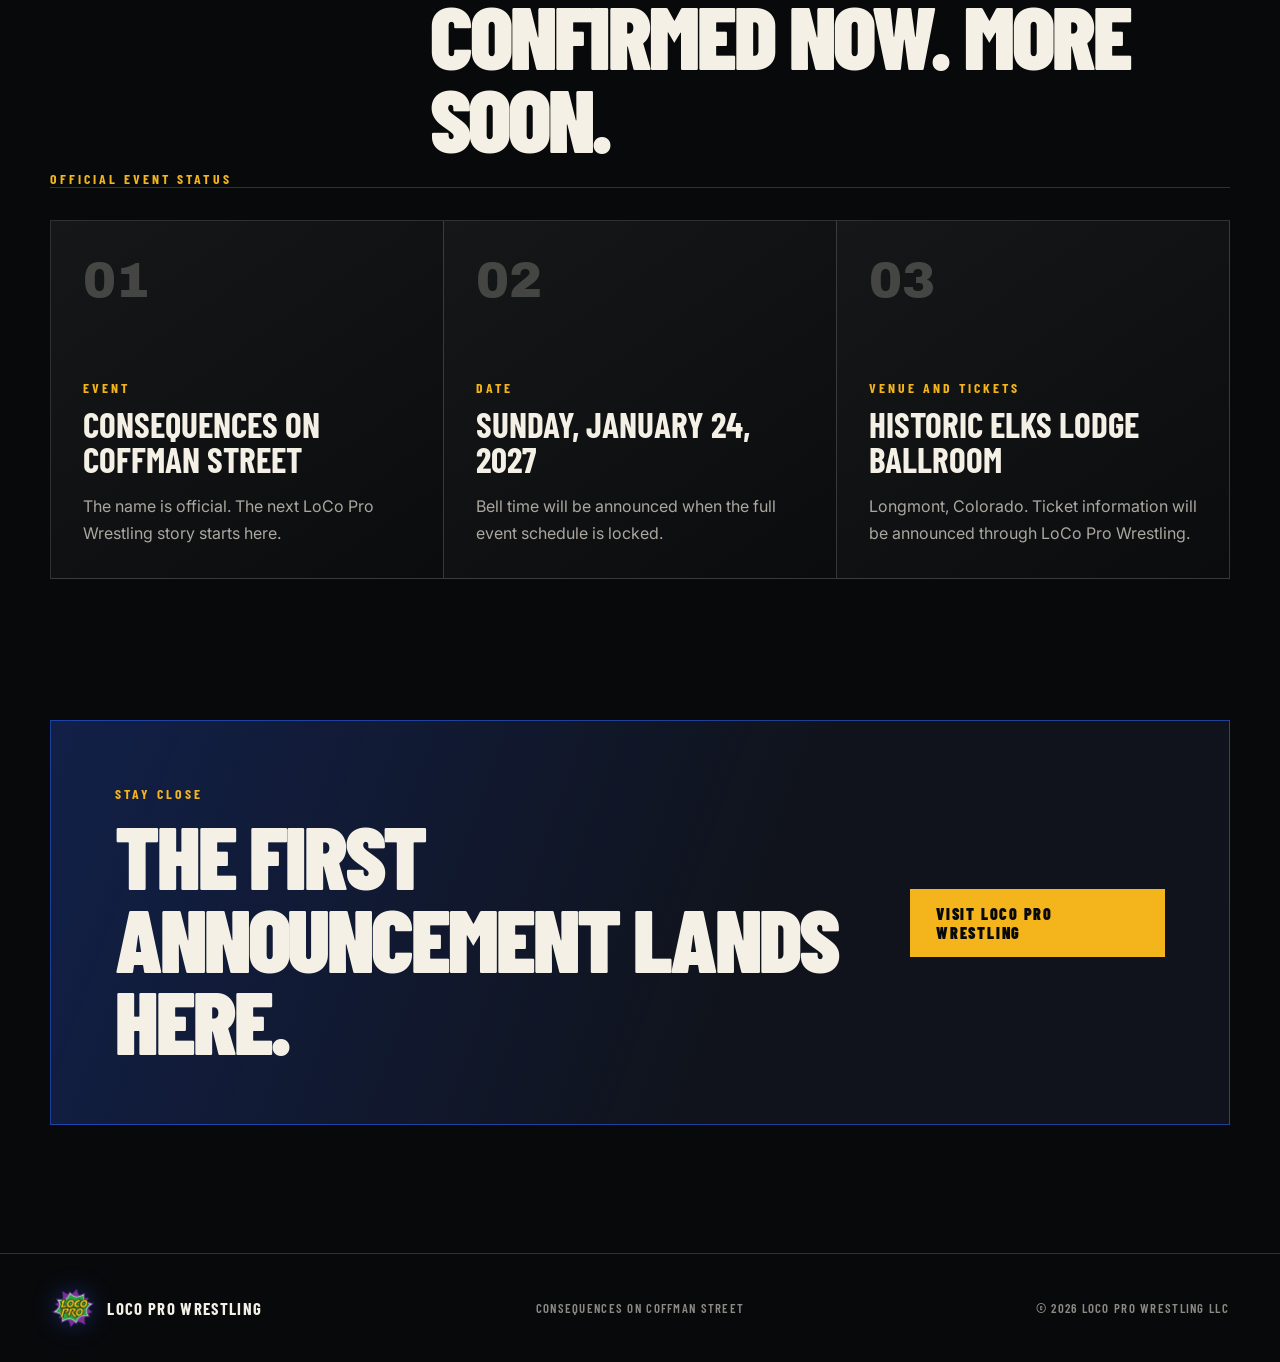
==== commit 5be42ef8: "Add reusable Consequences event logo assets Co-Authored-By: Codex Opus 4.8 <noreply@anthropic.com>" ====
--- a/index.html
+++ b/index.html
@@ -69,10 +69,8 @@
       <div class="signal signal-two" aria-hidden="true"></div>
       <div class="hero-inner">
         <p class="kicker">The next LoCo Pro Wrestling event</p>
-        <h1 id="event-title" aria-label="Consequences on Coffman Street">
-          <span class="title-consequences">Consequences</span>
-          <span class="title-on">on</span>
-          <span class="title-street-sign" aria-hidden="true">Coffman <small>ST</small></span>
+        <h1 id="event-title" class="event-logo-heading">
+          <img class="event-logo" src="webimages/branding/consequences-on-coffman-st.svg" width="1600" height="800" alt="Consequences on Coffman Street" />
         </h1>
         <p class="hero-line">Every choice leaves a mark.</p>
         <div class="hero-status" role="status">
--- a/styles.css
+++ b/styles.css
@@ -161,68 +161,16 @@
   text-transform: uppercase;
 }
 
-h1 {
-  margin: 1.3rem auto 1.1rem;
-  font-family: "Archivo Black", sans-serif;
-  font-size: clamp(3.8rem, 10.2vw, 8.8rem);
-  line-height: 0.72;
-  letter-spacing: -0.075em;
-  text-transform: uppercase;
-  transform: skewY(-2deg);
-}
-
-h1 span {
+.event-logo-heading {
+  width: min(1100px, 100%);
+  margin: 0.25rem auto -1rem;
+  line-height: 0;
+}
+
+.event-logo {
   display: block;
-}
-
-.title-consequences {
-  position: relative;
-  color: var(--paper);
-  text-shadow: 0.055em 0.045em 0 var(--blue);
-}
-
-.title-on {
-  position: relative;
-  z-index: 3;
-  width: max-content;
-  margin: 0.32em auto -0.18em;
-  padding: 0.1em 0.22em 0.08em;
-  background: var(--red);
-  color: #fff;
-  font-family: "Barlow Condensed", sans-serif;
-  font-size: 0.24em;
-  letter-spacing: 0.06em;
-  line-height: 0.8;
-  transform: rotate(-4deg);
-}
-
-.title-street-sign {
-  display: flex;
-  align-items: baseline;
-  justify-content: center;
-  gap: 0.22em;
-  width: max-content;
-  margin: 0 auto;
-  padding: 0.14em 0.58em 0.12em;
-  border: 0.055em solid rgba(255, 255, 255, 0.75);
-  border-radius: 0.09em;
-  background: #006b54;
-  box-shadow: 0 0.13em 0 rgba(0, 0, 0, 0.4), 0 0.24em 0.5em rgba(0, 0, 0, 0.38);
-  color: #fff;
-  font-family: "Barlow Condensed", sans-serif;
-  font-size: 0.52em;
-  font-style: normal;
-  font-weight: 700;
-  letter-spacing: 0.015em;
-  line-height: 0.82;
-  text-shadow: 0 0.025em 0.035em rgba(0, 0, 0, 0.5);
-  transform: rotate(-1deg);
-}
-
-.title-street-sign small {
-  font-size: 0.34em;
-  letter-spacing: 0.08em;
-  line-height: 1;
+  width: 100%;
+  height: auto;
 }
 
 .hero-line {
@@ -468,19 +416,10 @@
     min-height: 800px;
   }
 
-  h1 {
-    font-size: clamp(2rem, 9.4vw, 4.8rem);
-    line-height: 0.77;
-  }
-
-  .title-on {
-    font-size: 0.28em;
-    margin-bottom: -0.16em;
-  }
-
-  .title-street-sign {
-    padding-inline: 0.7em;
-    font-size: 0.68em;
+  .event-logo-heading {
+    width: min(42rem, 112%);
+    margin-inline: -6%;
+    margin-bottom: -0.25rem;
   }
 
   .status-grid {
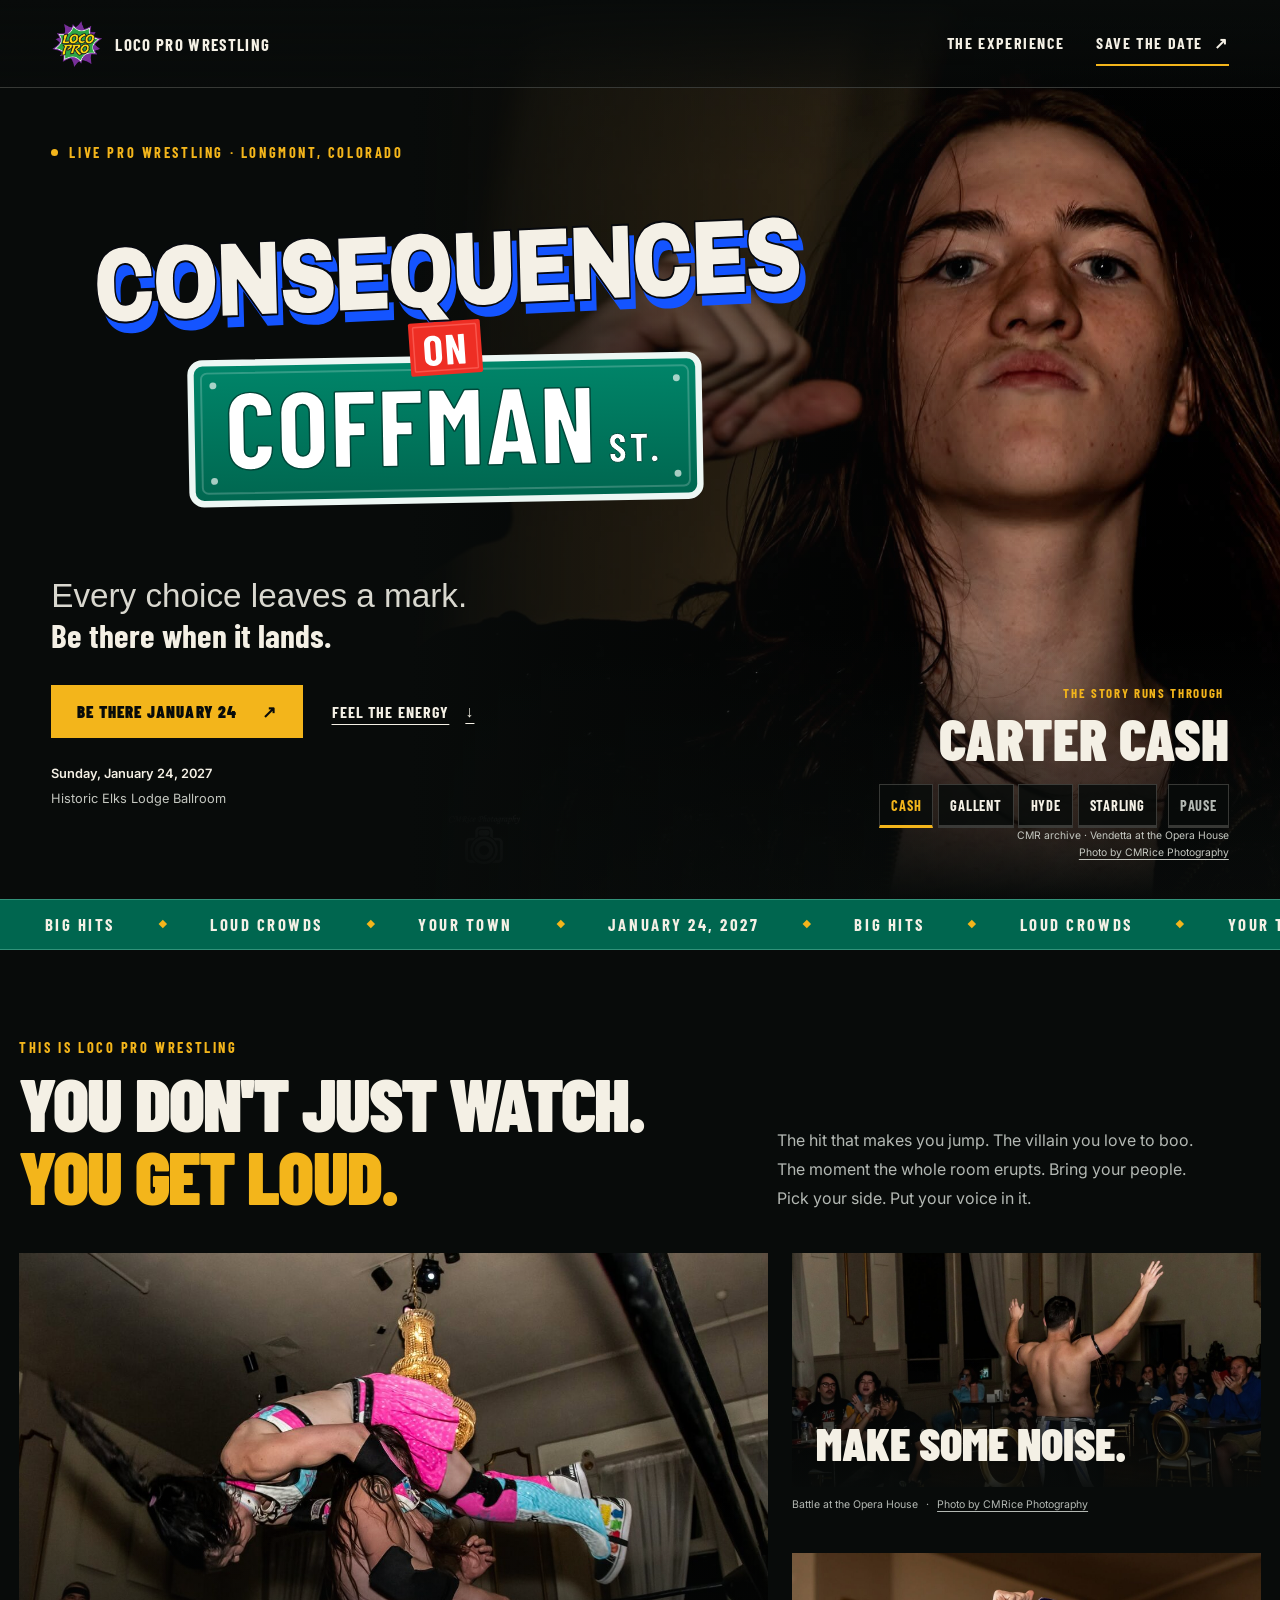
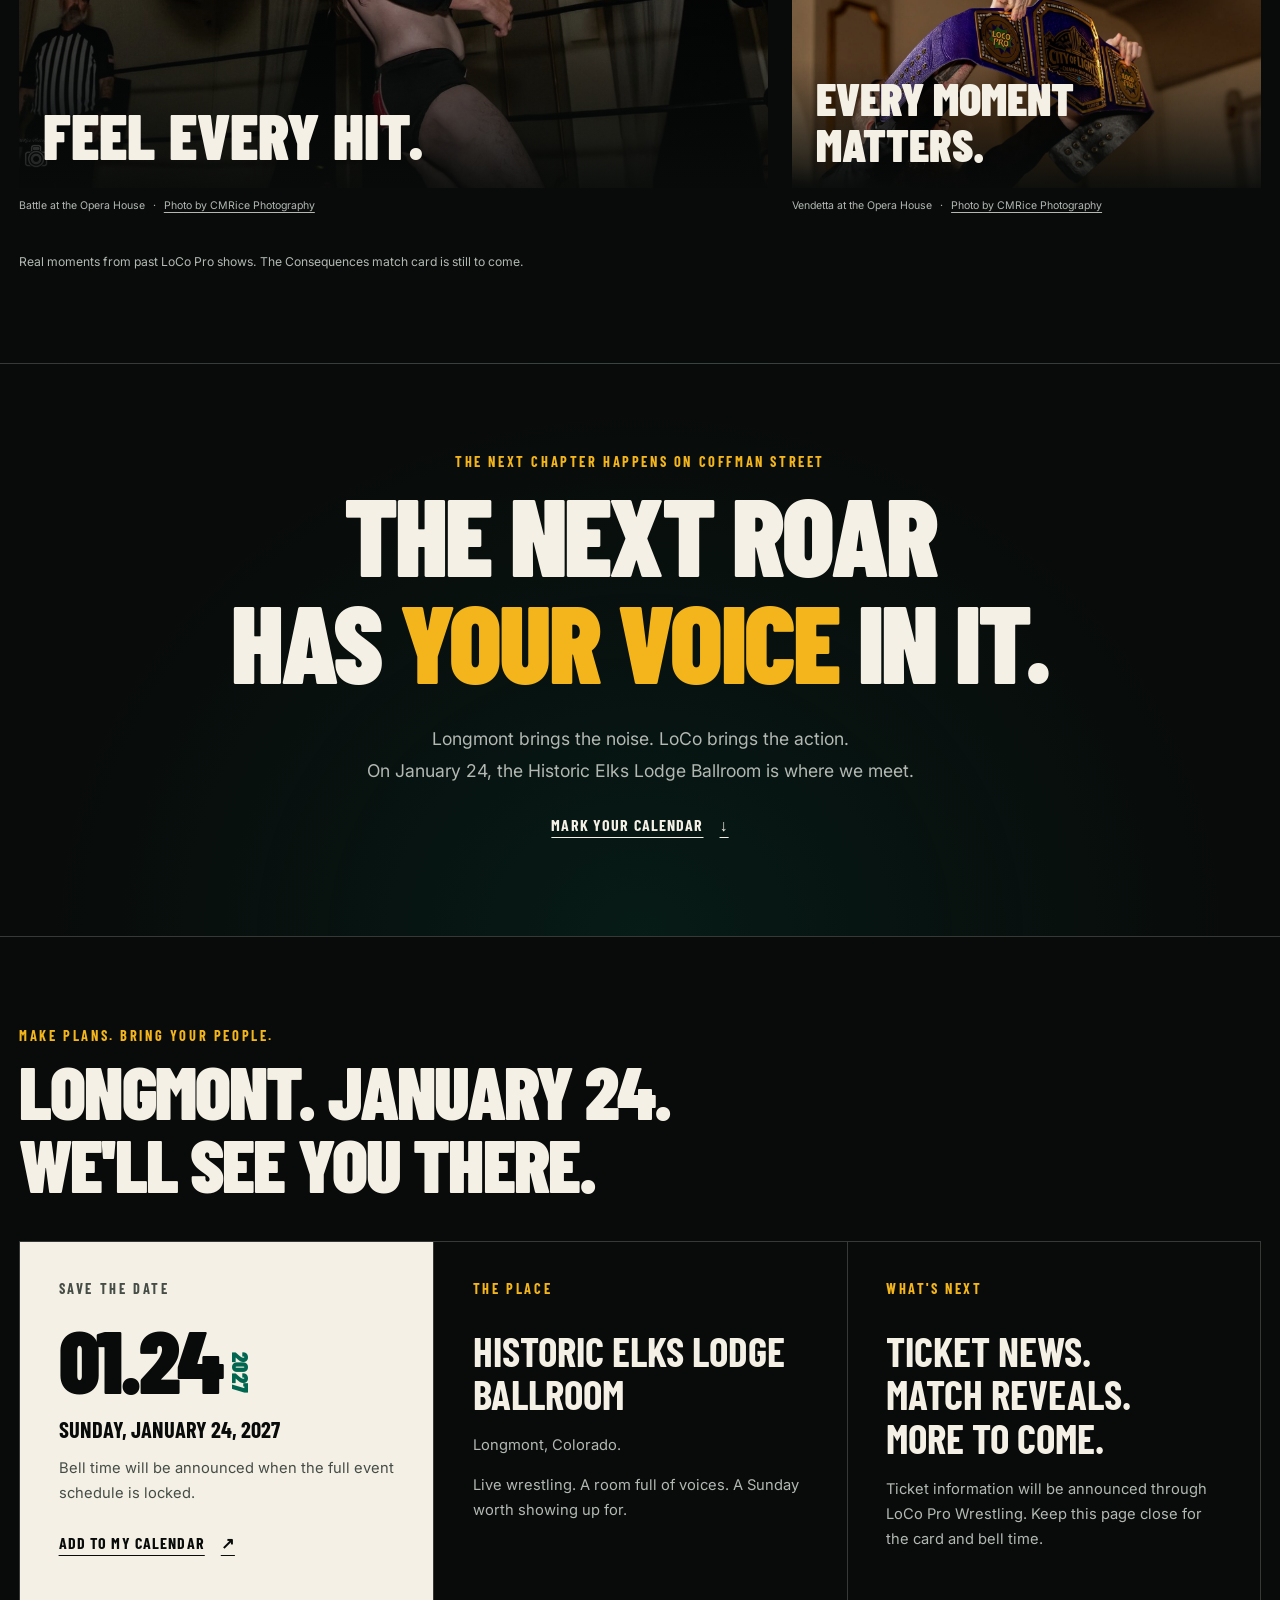
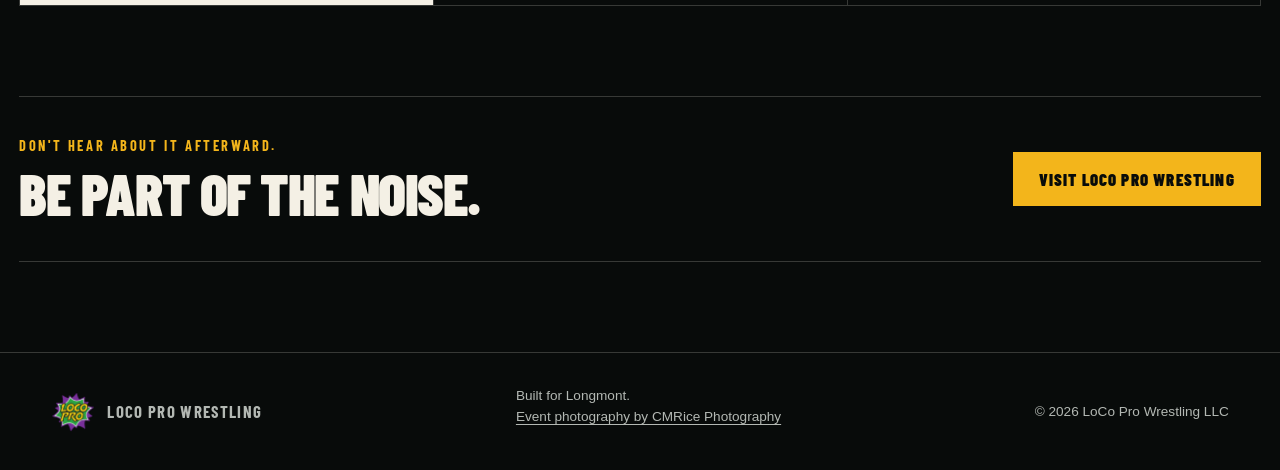
==== commit 6067b65e: "Add CMR photo carousel and event hype redesign Cycle Cash, Gallent, Hyde, then Starling with accessi" ====
--- a/index.html
+++ b/index.html
@@ -4,16 +4,19 @@
   <meta charset="utf-8" />
   <meta name="viewport" content="width=device-width, initial-scale=1" />
   <meta name="theme-color" content="#08090b" />
-  <meta name="description" content="Consequences on Coffman Street comes to the Historic Elks Lodge Ballroom in Longmont, Colorado on Sunday, January 24, 2027. Ticket details will be announced soon." />
+  <meta name="description" content="Big hits. Loud crowds. Your town. LoCo Pro Wrestling brings Consequences on Coffman Street to Longmont's Historic Elks Lodge Ballroom on Sunday, January 24, 2027. Ticket details coming soon." />
   <title>Consequences on Coffman Street | LoCo Pro Wrestling</title>
   <link rel="canonical" href="https://consequences.locopro.pw/" />
   <meta property="og:type" content="website" />
   <meta property="og:title" content="Consequences on Coffman Street | LoCo Pro Wrestling" />
   <meta property="og:description" content="Sunday, January 24, 2027 at the Historic Elks Lodge Ballroom in Longmont, Colorado. Every choice leaves a mark." />
   <meta property="og:url" content="https://consequences.locopro.pw/" />
-  <meta name="twitter:card" content="summary" />
+  <meta property="og:image" content="https://consequences.locopro.pw/webimages/branding/consequences-on-coffman-st.png" />
+  <meta property="og:image:alt" content="Consequences on Coffman Street event logo with a green Coffman St. sign" />
+  <meta name="twitter:card" content="summary_large_image" />
   <meta name="twitter:title" content="Consequences on Coffman Street" />
   <meta name="twitter:description" content="Sunday, January 24, 2027 at the Historic Elks Lodge Ballroom in Longmont, Colorado." />
+  <meta name="twitter:image" content="https://consequences.locopro.pw/webimages/branding/consequences-on-coffman-st.png" />
   <link rel="icon" href="favicon.ico" sizes="any" />
   <link rel="icon" type="image/png" sizes="32x32" href="favicon-32x32.png" />
   <link rel="icon" type="image/png" sizes="16x16" href="favicon-16x16.png" />
@@ -59,80 +62,135 @@
       <img src="webimages/ui/logo-badge.png" width="52" height="52" alt="" />
       <span>LoCo Pro Wrestling</span>
     </a>
-    <a class="header-link" href="#updates">Event status</a>
+    <nav aria-label="Main navigation">
+      <a class="header-link experience-link" href="#experience">The experience</a>
+      <a class="header-link" href="#updates">Save the date <span aria-hidden="true">↗</span></a>
+    </nav>
   </header>
 
   <main id="main">
     <section class="hero" aria-labelledby="event-title">
-      <div class="street-grid" aria-hidden="true"></div>
-      <div class="signal signal-one" aria-hidden="true"></div>
-      <div class="signal signal-two" aria-hidden="true"></div>
+      <div class="hero-carousel" id="hero-carousel" role="region" aria-roledescription="carousel" aria-label="The four at the center of the story">
+        <figure class="hero-photo hero-slide is-active" data-person="Carter Cash" role="group" aria-roledescription="slide" aria-label="1 of 4: Carter Cash" aria-hidden="false">
+          <img src="webimages/cmr/carter-cash.jpg" width="2048" height="1367" fetchpriority="high" alt="Carter Cash gestures toward himself at Vendetta at the Opera House" />
+          <figcaption class="hero-person"><span>The story runs through</span><strong>Carter Cash</strong></figcaption>
+        </figure>
+        <figure class="hero-photo hero-slide" data-person="Zeak Gallent" role="group" aria-roledescription="slide" aria-label="2 of 4: Zeak Gallent" aria-hidden="true">
+          <img src="webimages/cmr/zeak-gallent.jpg" width="2048" height="1367" decoding="async" alt="Zeak Gallent holding the City of Lights Championship at Vendetta at the Opera House" />
+          <figcaption class="hero-person"><span>The story runs through</span><strong>Zeak Gallent</strong></figcaption>
+        </figure>
+        <figure class="hero-photo hero-slide" data-person="Nicky Hyde" role="group" aria-roledescription="slide" aria-label="3 of 4: Nicky Hyde" aria-hidden="true">
+          <img src="webimages/cmr/nicky-hyde.jpg" width="2048" height="1367" decoding="async" alt="Nicky Hyde in his black and gold mask at Vendetta at the Opera House" />
+          <figcaption class="hero-person"><span>The story runs through</span><strong>Nicky Hyde</strong></figcaption>
+        </figure>
+        <figure class="hero-photo hero-slide" data-person="Adam Starling" role="group" aria-roledescription="slide" aria-label="4 of 4: Adam Starling" aria-hidden="true">
+          <img src="webimages/cmr/adam-starling.jpg" width="2048" height="1367" decoding="async" alt="Adam Starling speaking into a microphone at Vendetta at the Opera House" />
+          <figcaption class="hero-person"><span>The story runs through</span><strong>Adam Starling</strong></figcaption>
+        </figure>
+      </div>
       <div class="hero-inner">
-        <p class="kicker">The next LoCo Pro Wrestling event</p>
-        <h1 id="event-title" class="event-logo-heading">
+        <p class="kicker"><span class="status-light" aria-hidden="true"></span> Live pro wrestling · Longmont, Colorado</p>
+        <h1 id="event-title" class="event-logo-heading" aria-label="Consequences on Coffman Street">
           <img class="event-logo" src="webimages/branding/consequences-on-coffman-st.svg" width="1600" height="800" alt="Consequences on Coffman Street" />
         </h1>
-        <p class="hero-line">Every choice leaves a mark.</p>
-        <div class="hero-status" role="status">
-          <span class="status-light" aria-hidden="true"></span>
-          <span><time datetime="2027-01-24">Sunday, January 24, 2027</time> · Longmont, Colorado</span>
+        <p class="hero-line">Every choice leaves a mark.<br /><strong>Be there when it lands.</strong></p>
+        <div class="hero-actions">
+          <a class="primary-button" href="#updates">Be there January 24 <span aria-hidden="true">↗</span></a>
+          <a class="text-link" href="#experience">Feel the energy <span aria-hidden="true">↓</span></a>
         </div>
-        <a class="primary-button" href="#updates">See what is confirmed</a>
-      </div>
+        <p class="hero-venue"><time datetime="2027-01-24">Sunday, January 24, 2027</time><br />Historic Elks Lodge Ballroom</p>
+      </div>
+      <div class="carousel-controls" role="group" aria-label="Choose a story photo" hidden>
+        <button type="button" data-slide="0" aria-label="Show Carter Cash" aria-controls="hero-carousel" aria-pressed="true">Cash</button>
+        <button type="button" data-slide="1" aria-label="Show Zeak Gallent" aria-controls="hero-carousel" aria-pressed="false">Gallent</button>
+        <button type="button" data-slide="2" aria-label="Show Nicky Hyde" aria-controls="hero-carousel" aria-pressed="false">Hyde</button>
+        <button type="button" data-slide="3" aria-label="Show Adam Starling" aria-controls="hero-carousel" aria-pressed="false">Starling</button>
+        <button type="button" class="carousel-toggle" aria-label="Pause photo carousel" aria-controls="hero-carousel">Pause</button>
+      </div>
+      <p class="sr-only" id="carousel-announcement" aria-live="polite" aria-atomic="true"></p>
+      <p class="hero-photo-credit">CMR archive · Vendetta at the Opera House<br /><a href="https://www.instagram.com/cmricephoto/">Photo by CMRice Photography</a></p>
     </section>
 
     <div class="ticker" aria-hidden="true">
       <div class="ticker-track">
-        <span>Actions have consequences</span><i></i>
-        <span>LoCo Pro Wrestling</span><i></i>
-        <span>Coffman Street</span><i></i>
-        <span>Actions have consequences</span><i></i>
-        <span>LoCo Pro Wrestling</span><i></i>
-        <span>Coffman Street</span><i></i>
+        <span>Big hits</span><i></i><span>Loud crowds</span><i></i><span>Your town</span><i></i><span>January 24, 2027</span><i></i>
+        <span>Big hits</span><i></i><span>Loud crowds</span><i></i><span>Your town</span><i></i><span>January 24, 2027</span><i></i>
       </div>
     </div>
 
+    <section class="experience" id="experience" aria-labelledby="experience-title">
+      <div class="experience-heading reveal">
+        <div>
+          <p class="section-label">This is LoCo Pro Wrestling</p>
+          <h2 id="experience-title">You don't just watch.<br /><span>You get loud.</span></h2>
+        </div>
+        <p class="experience-intro">The hit that makes you jump. The villain you love to boo. The moment the whole room erupts. Bring your people. Pick your side. Put your voice in it.</p>
+      </div>
+
+      <div class="photo-grid">
+        <figure class="photo-feature reveal">
+          <div class="photo-frame">
+            <img src="webimages/cmr/battle-upside-down-chandelier.jpg" width="1400" height="933" loading="lazy" decoding="async" alt="Two wrestlers collide in an overhead throw, photographed from ringside at Battle at the Opera House" />
+            <span class="photo-tag">Feel every hit.</span>
+          </div>
+          <figcaption>Battle at the Opera House <span>·</span> <a href="https://www.instagram.com/cmricephoto/">Photo by CMRice Photography</a></figcaption>
+        </figure>
+        <figure class="photo-crowd reveal">
+          <div class="photo-frame">
+            <img src="webimages/cmr/battle-arms-raised-crowd.jpg" width="1400" height="933" loading="lazy" decoding="async" alt="Fans clap and cheer as a wrestler raises both arms beside them at Battle at the Opera House" />
+            <span class="photo-tag">Make some noise.</span>
+          </div>
+          <figcaption>Battle at the Opera House <span>·</span> <a href="https://www.instagram.com/cmricephoto/">Photo by CMRice Photography</a></figcaption>
+        </figure>
+        <figure class="photo-gold reveal">
+          <div class="photo-frame">
+            <img src="webimages/cmr/vendetta-belt-overhead.jpg" width="1400" height="934" loading="lazy" decoding="async" alt="The City of Lights Championship held high at Vendetta at the Opera House" />
+            <span class="photo-tag">Every moment matters.</span>
+          </div>
+          <figcaption>Vendetta at the Opera House <span>·</span> <a href="https://www.instagram.com/cmricephoto/">Photo by CMRice Photography</a></figcaption>
+        </figure>
+      </div>
+      <p class="archive-note">Real moments from past LoCo Pro shows. The Consequences match card is still to come.</p>
+    </section>
+
     <section class="statement reveal" aria-labelledby="next-chapter-title">
-      <p class="section-label">The next chapter</p>
-      <h2 id="next-chapter-title">What happened before brought us here.</h2>
-      <p>
-        The choices have been made. The debts have come due. LoCo Pro Wrestling
-        returns with a new live event built for the people who show up, get loud,
-        and make Longmont wrestling matter.
-      </p>
+      <p class="section-label">The next chapter happens on Coffman Street</p>
+      <h2 id="next-chapter-title">The next roar<br />has <em>your voice</em> in it.</h2>
+      <p>Longmont brings the noise. LoCo brings the action.<br />On January 24, the Historic Elks Lodge Ballroom is where we meet.</p>
+      <a class="text-link" href="#updates">Mark your calendar <span aria-hidden="true">↓</span></a>
     </section>
 
     <section class="updates" id="updates" aria-labelledby="updates-title">
       <div class="section-heading reveal">
-        <p class="section-label">Official event status</p>
-        <h2 id="updates-title">Confirmed now. More soon.</h2>
+        <p class="section-label">Make plans. Bring your people.</p>
+        <h2 id="updates-title">Longmont. <span class="keep-together">January 24.</span><br />We'll see you there.</h2>
       </div>
       <div class="status-grid">
-        <article class="status-card reveal">
-          <span class="card-number">01</span>
-          <p class="card-label">Event</p>
-          <h3>Consequences on Coffman Street</h3>
-          <p>The name is official. The next LoCo Pro Wrestling story starts here.</p>
+        <article class="status-card date-card reveal">
+          <p class="card-label">Save the date</p>
+          <span class="date-display" aria-hidden="true">01.24<span>2027</span></span>
+          <h3><time datetime="2027-01-24">Sunday, January 24, 2027</time></h3>
+          <p>Bell time will be announced when the full event schedule is locked.</p>
+          <a class="calendar-link" href="consequences.ics" download>Add to my calendar <span aria-hidden="true">↗</span></a>
         </article>
         <article class="status-card reveal">
-          <span class="card-number">02</span>
-          <p class="card-label">Date</p>
-          <h3><time datetime="2027-01-24">Sunday, January 24, 2027</time></h3>
-          <p>Bell time will be announced when the full event schedule is locked.</p>
+          <p class="card-label">The place</p>
+          <h3>Historic Elks Lodge Ballroom</h3>
+          <p>Longmont, Colorado.</p>
+          <p>Live wrestling. A room full of voices. A Sunday worth showing up for.</p>
         </article>
         <article class="status-card reveal">
-          <span class="card-number">03</span>
-          <p class="card-label">Venue and tickets</p>
-          <h3>Historic Elks Lodge Ballroom</h3>
-          <p>Longmont, Colorado. Ticket information will be announced through LoCo Pro Wrestling.</p>
+          <p class="card-label">What's next</p>
+          <h3>Ticket news.<br /> Match reveals.<br /> More to come.</h3>
+          <p>Ticket information will be announced through LoCo Pro Wrestling. Keep this page close for the card and bell time.</p>
         </article>
       </div>
     </section>
 
     <section class="watch reveal" aria-labelledby="watch-title">
       <div>
-        <p class="section-label">Stay close</p>
-        <h2 id="watch-title">The first announcement lands here.</h2>
+        <p class="section-label">Don't hear about it afterward.</p>
+        <h2 id="watch-title">Be part of the noise.</h2>
       </div>
       <a class="secondary-button" href="https://mainpage.locopro.pw/">Visit LoCo Pro Wrestling</a>
     </section>
@@ -143,7 +201,7 @@
       <img src="webimages/ui/logo-badge.png" width="44" height="44" alt="" />
       <span>LoCo Pro Wrestling</span>
     </a>
-    <p>Consequences on Coffman Street</p>
+    <p>Built for Longmont.<br /><a href="https://www.instagram.com/cmricephoto/">Event photography by CMRice Photography</a></p>
     <p>&copy; <span id="year">2026</span> LoCo Pro Wrestling LLC</p>
   </footer>
 </body>
--- a/styles.css
+++ b/styles.css
@@ -1,49 +1,24 @@
 :root {
-  --ink: #08090b;
+  --ink: #080b0a;
   --paper: #f4f0e5;
-  --blue: #174de6;
-  --blue-bright: #2c63ff;
   --gold: #f3b51b;
-  --red: #df2b21;
-  --muted: #aaa79f;
-  --line: rgba(244, 240, 229, 0.17);
-}
-
-* {
-  box-sizing: border-box;
-}
-
-html {
-  scroll-behavior: smooth;
-}
-
-body {
-  margin: 0;
-  background: var(--ink);
-  color: var(--paper);
-  font-family: "Inter", system-ui, sans-serif;
-  overflow-x: hidden;
-}
-
-a {
-  color: inherit;
-}
-
-.skip-link {
-  position: fixed;
-  left: 1rem;
-  top: -5rem;
-  z-index: 100;
-  background: var(--paper);
-  color: var(--ink);
-  padding: 0.8rem 1rem;
-  font-weight: 700;
-}
-
-.skip-link:focus {
-  top: 1rem;
-}
-
+  --green: #00866a;
+  --muted: #b3b8b3;
+  --line: rgba(244, 240, 229, 0.2);
+}
+
+* { box-sizing: border-box; }
+html { scroll-behavior: smooth; }
+body { margin: 0; background: var(--ink); color: var(--paper); font-family: "Inter", system-ui, sans-serif; }
+a { color: inherit; }
+img { display: block; max-width: 100%; }
+.keep-together { white-space: nowrap; }
+section[id] { scroll-margin-top: 2rem; }
+a:focus-visible, button:focus-visible { outline: 3px solid var(--gold); outline-offset: 6px; }
+.sr-only { position: absolute; width: 1px; height: 1px; padding: 0; margin: -1px; overflow: hidden; clip-path: inset(50%); white-space: nowrap; border: 0; }
+
+.skip-link { position: fixed; left: 1rem; top: -5rem; z-index: 100; background: var(--paper); color: var(--ink); padding: 0.8rem 1rem; font-weight: 700; }
+.skip-link:focus { top: 1rem; }
 .site-header {
   position: absolute;
   inset: 0 0 auto;
@@ -51,16 +26,15 @@
   display: flex;
   align-items: center;
   justify-content: space-between;
-  padding: 1.2rem clamp(1.1rem, 4vw, 4.5rem);
-  border-bottom: 1px solid rgba(255, 255, 255, 0.12);
-}
-
-.brand,
-.footer-brand {
+  gap: 1rem;
+  padding: 1.1rem clamp(1.2rem, 4vw, 4.5rem);
+  border-bottom: 1px solid var(--line);
+  background: linear-gradient(var(--ink), rgba(8, 11, 10, 0.5));
+}
+.brand, .footer-brand {
   display: inline-flex;
   align-items: center;
   gap: 0.75rem;
-  color: var(--paper);
   text-decoration: none;
   font-family: "Barlow Condensed", sans-serif;
   font-size: 1.05rem;
@@ -68,400 +42,298 @@
   letter-spacing: 0.08em;
   text-transform: uppercase;
 }
-
-.brand img,
-.footer-brand img {
-  filter: drop-shadow(0 0 12px rgba(44, 99, 255, 0.35));
-}
-
+.brand img, .footer-brand img { flex-shrink: 0; }
+.site-header nav { display: flex; align-items: center; gap: 2rem; }
 .header-link {
+  display: inline-flex;
+  gap: 0.7rem;
+  align-items: center;
+  min-height: 44px;
   border-bottom: 2px solid var(--gold);
   font-family: "Barlow Condensed", sans-serif;
-  font-size: 0.95rem;
-  font-weight: 700;
-  letter-spacing: 0.12em;
-  padding: 0.5rem 0;
+  font-weight: 700;
+  letter-spacing: 0.1em;
   text-decoration: none;
   text-transform: uppercase;
 }
+.experience-link { border-color: transparent; }
 
 .hero {
-  min-height: min(940px, 100svh);
   position: relative;
-  display: grid;
-  place-items: center;
+  isolation: isolate;
+  min-height: 790px;
+  display: flex;
+  align-items: center;
   overflow: hidden;
-  padding: 8rem 1.2rem 5rem;
-  background:
-    radial-gradient(circle at 72% 28%, rgba(23, 77, 230, 0.34), transparent 23rem),
-    linear-gradient(126deg, #11131a 0%, #08090b 52%, #11100e 100%);
-}
-
-.hero::after {
+  padding: 9rem clamp(1.2rem, 4vw, 4.5rem) 5.5rem;
+}
+.hero-carousel { position: absolute; z-index: -1; inset: 0 0 0 32%; touch-action: pan-y; }
+.hero-photo { position: absolute; inset: 0; margin: 0; }
+.hero-slide { opacity: 0; visibility: hidden; transition: opacity 800ms ease, visibility 800ms; }
+.hero-slide.is-active { opacity: 1; visibility: visible; }
+.hero-photo img { width: 100%; height: 100%; object-fit: cover; object-position: 0% 45%; }
+.hero-photo[data-person="Adam Starling"] img { object-position: 20% 45%; }
+.hero-photo[data-person="Zeak Gallent"] img { object-position: 30% 45%; }
+.hero-photo::after {
   content: "";
   position: absolute;
   inset: 0;
-  pointer-events: none;
-  background-image: url("data:image/svg+xml,%3Csvg viewBox='0 0 180 180' xmlns='http://www.w3.org/2000/svg'%3E%3Cfilter id='n'%3E%3CfeTurbulence type='fractalNoise' baseFrequency='.9' numOctaves='2' stitchTiles='stitch'/%3E%3C/filter%3E%3Crect width='100%25' height='100%25' filter='url(%23n)' opacity='.16'/%3E%3C/svg%3E");
-  mix-blend-mode: soft-light;
-  opacity: 0.35;
-}
-
-.street-grid {
-  position: absolute;
-  width: 135vw;
-  height: 70%;
-  left: -18vw;
-  bottom: -31%;
-  transform: perspective(700px) rotateX(63deg);
-  background-image:
-    linear-gradient(rgba(44, 99, 255, 0.16) 1px, transparent 1px),
-    linear-gradient(90deg, rgba(44, 99, 255, 0.16) 1px, transparent 1px);
-  background-size: 58px 58px;
-  mask-image: linear-gradient(to top, #000 30%, transparent 90%);
-}
-
-.signal {
-  position: absolute;
-  width: 38rem;
-  height: 2px;
-  background: linear-gradient(90deg, transparent, var(--blue-bright), transparent);
-  box-shadow: 0 0 22px var(--blue-bright);
-  opacity: 0.45;
-}
-
-.signal-one {
-  left: -9rem;
-  top: 31%;
-  transform: rotate(-21deg);
-}
-
-.signal-two {
-  right: -11rem;
-  bottom: 25%;
-  transform: rotate(-21deg);
-}
-
-.hero-inner {
-  position: relative;
-  z-index: 2;
-  width: min(1100px, 100%);
-  text-align: center;
-}
-
-.kicker,
-.section-label,
-.card-label {
+  background: linear-gradient(90deg, var(--ink), rgba(8, 11, 10, 0.7) 18%, rgba(8, 11, 10, 0.05) 75%),
+    linear-gradient(0deg, var(--ink), transparent 30%, transparent 80%, rgba(8, 11, 10, 0.35));
+}
+.hero-inner { width: min(930px, 67%); }
+.kicker, .section-label, .card-label {
   margin: 0;
   color: var(--gold);
   font-family: "Barlow Condensed", sans-serif;
-  font-size: 0.86rem;
-  font-weight: 700;
-  letter-spacing: 0.22em;
-  text-transform: uppercase;
-}
-
-.event-logo-heading {
-  width: min(1100px, 100%);
-  margin: 0.25rem auto -1rem;
-  line-height: 0;
-}
-
-.event-logo {
-  display: block;
-  width: 100%;
-  height: auto;
-}
-
-.hero-line {
-  margin: 1.5rem 0 1rem;
-  color: #d4d1c9;
-  font-family: "Barlow Condensed", sans-serif;
-  font-size: clamp(1.4rem, 3vw, 2.1rem);
-  font-style: italic;
-  font-weight: 600;
-  letter-spacing: 0.03em;
-}
-
-.hero-status {
-  display: flex;
+  font-size: 0.9rem;
+  font-weight: 700;
+  letter-spacing: 0.18em;
+  text-transform: uppercase;
+}
+.kicker { display: flex; align-items: center; gap: 0.7rem; }
+.status-light { width: 7px; height: 7px; flex-shrink: 0; background: var(--gold); border-radius: 50%; }
+.event-logo-heading { width: 100%; margin: 0.6rem 0 -0.5rem; line-height: 0; }
+.event-logo { width: 100%; height: auto; }
+.hero-line { margin: 1.2rem 0 1.8rem; color: #d9d8cf; font-family: "Barlow Condensed", sans-serif; font-size: clamp(1.6rem, 2.6vw, 2.4rem); line-height: 1.18; }
+.hero-line strong { color: var(--paper); font-weight: 700; }
+.hero-actions { display: flex; align-items: center; flex-wrap: wrap; gap: 0.75rem 1.8rem; }
+.hero-venue { margin: 1.5rem 0 0; color: #c4c7c0; font-size: 0.8rem; line-height: 1.9; }
+.hero-venue time { color: var(--paper); font-weight: 600; }
+.hero-photo-credit {
+  position: absolute;
+  bottom: 1.4rem;
+  right: clamp(1.2rem, 4vw, 4.5rem);
+  margin: 0;
+  color: #c4c7c0;
+  font-size: 0.65rem;
+  line-height: 1.7;
+  text-align: right;
+}
+.hero-photo-credit a { display: inline-block; min-height: 32px; text-underline-offset: 3px; }
+.hero-person { position: absolute; z-index: 1; right: clamp(1.2rem, 4vw, 4.5rem); bottom: 8.2rem; padding: 0; text-align: right; color: var(--paper); }
+.hero-person span { display: block; margin-bottom: 0.4rem; color: var(--gold); font-family: "Barlow Condensed", sans-serif; font-size: 0.8rem; font-weight: 700; letter-spacing: 0.13em; text-transform: uppercase; }
+.hero-person strong { display: block; font-family: "Barlow Condensed", sans-serif; font-size: clamp(2.3rem, 4.5vw, 4.2rem); font-weight: 900; line-height: 1; text-transform: uppercase; }
+.carousel-controls { position: absolute; z-index: 2; right: clamp(1.2rem, 4vw, 4.5rem); bottom: 4.4rem; display: flex; gap: 0.3rem; }
+.carousel-controls[hidden] { display: none; }
+.carousel-controls button { min-height: 44px; min-width: 44px; padding: 0.5rem 0.7rem; border: 1px solid var(--line); border-bottom: 3px solid var(--line); background: rgba(8, 11, 10, 0.86); color: var(--paper); font-family: "Barlow Condensed", sans-serif; font-size: 0.9rem; font-weight: 700; letter-spacing: 0.05em; text-transform: uppercase; cursor: pointer; }
+.carousel-controls button:hover { border-color: var(--gold); }
+.carousel-controls button[aria-pressed="true"] { color: var(--gold); border-bottom-color: var(--gold); }
+.carousel-controls .carousel-toggle { min-width: 60px; margin-left: 0.4rem; color: var(--muted); }
+.primary-button, .secondary-button {
+  display: inline-flex;
   align-items: center;
   justify-content: center;
-  gap: 0.7rem;
-  margin: 0 auto 1.7rem;
-  color: var(--muted);
-  font-size: 0.78rem;
-  font-weight: 600;
-  letter-spacing: 0.14em;
-  text-transform: uppercase;
-}
-
-.status-light {
-  width: 0.55rem;
-  height: 0.55rem;
-  border-radius: 50%;
-  background: var(--gold);
-  box-shadow: 0 0 12px rgba(243, 181, 27, 0.9);
-}
-
-.primary-button,
-.secondary-button {
-  display: inline-flex;
-  align-items: center;
-  justify-content: center;
+  gap: 1.5rem;
   min-height: 3.35rem;
   padding: 0.8rem 1.5rem;
   border: 2px solid var(--gold);
   background: var(--gold);
   color: var(--ink);
   font-family: "Barlow Condensed", sans-serif;
+  font-size: 1.05rem;
+  font-weight: 900;
+  letter-spacing: 0.07em;
+  text-decoration: none;
+  text-transform: uppercase;
+  transition: transform 180ms ease, background-color 180ms ease;
+}
+.primary-button:hover, .secondary-button:hover { background: #ffcc4b; transform: translateY(-3px); }
+.text-link, .calendar-link {
+  display: inline-flex;
+  align-items: center;
+  gap: 1rem;
+  min-height: 44px;
+  font-family: "Barlow Condensed", sans-serif;
   font-size: 1rem;
-  font-weight: 900;
-  letter-spacing: 0.11em;
-  text-decoration: none;
-  text-transform: uppercase;
-  transition: transform 180ms ease, background-color 180ms ease, color 180ms ease;
-}
-
-.primary-button:hover,
-.primary-button:focus-visible,
-.secondary-button:hover,
-.secondary-button:focus-visible {
-  background: transparent;
-  color: var(--gold);
-  transform: translateY(-3px);
-}
-
-.ticker {
-  overflow: hidden;
-  border-block: 1px solid rgba(0, 0, 0, 0.35);
-  background: var(--gold);
-  color: var(--ink);
-}
-
+  font-weight: 700;
+  letter-spacing: 0.07em;
+  text-decoration-thickness: 1px;
+  text-underline-offset: 6px;
+  text-transform: uppercase;
+}
+.text-link:hover { color: var(--gold); }
+
+.ticker { overflow: hidden; border-block: 1px solid #31937a; background: #00664f; }
 .ticker-track {
   display: flex;
   align-items: center;
   width: max-content;
-  padding: 0.65rem 0;
-  animation: ticker 24s linear infinite;
-  font-family: "Barlow Condensed", sans-serif;
-  font-size: 1rem;
+  padding: 0.9rem 0;
+  animation: ticker 28s linear infinite;
+  font-family: "Barlow Condensed", sans-serif;
+  font-size: 1.05rem;
+  font-weight: 700;
+  letter-spacing: 0.15em;
+  text-transform: uppercase;
+}
+.ticker-track span { padding-inline: 2.8rem; }
+.ticker-track i { width: 0.35rem; height: 0.35rem; background: var(--gold); transform: rotate(45deg); }
+@keyframes ticker { to { transform: translateX(-50%); } }
+
+.experience, .updates, .watch { width: min(1280px, calc(100% - 2.4rem)); margin-inline: auto; }
+.experience { padding-top: clamp(4rem, 7vw, 7rem); }
+.experience-heading { display: grid; grid-template-columns: 1.5fr 1fr; align-items: end; gap: 2rem; margin-bottom: 2.5rem; }
+h2 {
+  margin: 0.7rem 0 0;
+  font-family: "Barlow Condensed", sans-serif;
+  font-size: clamp(2.8rem, 5.8vw, 5.8rem);
   font-weight: 900;
-  letter-spacing: 0.14em;
-  text-transform: uppercase;
-}
-
-.ticker-track span {
-  padding-inline: 1.7rem;
-}
-
-.ticker-track i {
-  width: 0.5rem;
-  height: 0.5rem;
-  background: var(--red);
-  transform: rotate(45deg);
-}
-
-@keyframes ticker {
-  to { transform: translateX(-50%); }
-}
-
-.statement,
-.updates,
-.watch {
-  width: min(1180px, calc(100% - 2.4rem));
-  margin-inline: auto;
-}
+  letter-spacing: -0.025em;
+  line-height: 0.98;
+  text-transform: uppercase;
+}
+.experience-heading h2 span { color: var(--gold); }
+.experience-intro { max-width: 430px; margin: 0; color: var(--muted); font-size: 1rem; line-height: 1.8; }
+.photo-grid { display: grid; grid-template-columns: 1.6fr 1fr; gap: 1.5rem; }
+.photo-grid figure { min-width: 0; margin: 0; }
+.photo-feature { grid-row: span 2; display: flex; flex-direction: column; }
+.photo-frame { position: relative; overflow: hidden; background: #141b17; }
+.photo-feature .photo-frame { flex: 1; }
+.photo-frame::after {
+  content: "";
+  position: absolute;
+  inset: 45% 0 0;
+  background: linear-gradient(transparent, rgba(8, 11, 10, 0.92));
+  pointer-events: none;
+}
+.photo-frame img { width: 100%; height: auto; }
+.photo-crowd .photo-frame, .photo-gold .photo-frame { aspect-ratio: 2; }
+.photo-crowd img, .photo-gold img { height: 100%; object-fit: cover; }
+.photo-feature img { height: 100%; object-fit: cover; object-position: 52% 50%; }
+.photo-tag {
+  position: absolute;
+  z-index: 1;
+  bottom: 1.3rem;
+  left: 1.5rem;
+  right: 1rem;
+  font-family: "Barlow Condensed", sans-serif;
+  font-size: clamp(1.8rem, 3.6vw, 3.4rem);
+  font-weight: 900;
+  line-height: 1;
+  text-transform: uppercase;
+}
+.photo-feature .photo-tag { font-size: clamp(2.4rem, 5vw, 4.6rem); }
+figcaption { padding-top: 0.65rem; color: #b3b8b3; font-size: 0.66rem; line-height: 1.5; }
+figcaption span { padding-inline: 0.3rem; }
+figcaption a { display: inline-block; min-height: 32px; text-underline-offset: 3px; }
+.archive-note { margin: 1.4rem 0 0; color: var(--muted); font-size: 0.76rem; line-height: 1.7; }
 
 .statement {
-  padding: clamp(6rem, 11vw, 10rem) 0;
+  position: relative;
+  margin-block: clamp(4rem, 7vw, 7rem);
+  padding: clamp(4rem, 7vw, 7rem) 1.2rem;
+  border-block: 1px solid var(--line);
   text-align: center;
-}
-
-.statement h2,
-.section-heading h2,
-.watch h2 {
-  margin: 0.7rem 0 1.3rem;
-  font-family: "Barlow Condensed", sans-serif;
-  font-size: clamp(2.7rem, 7vw, 6.4rem);
-  font-weight: 900;
-  letter-spacing: -0.035em;
-  line-height: 0.92;
-  text-transform: uppercase;
-}
-
-.statement p:last-child {
-  width: min(720px, 100%);
-  margin: 0 auto;
-  color: #bab7b0;
-  font-size: clamp(1rem, 2vw, 1.25rem);
-  line-height: 1.75;
-}
-
-.updates {
-  padding: 0 0 clamp(6rem, 11vw, 10rem);
-}
-
-.section-heading {
+  background: radial-gradient(ellipse at 50% 100%, rgba(0, 134, 106, 0.13), transparent 65%);
+}
+.statement h2 { font-size: clamp(3.4rem, 8.5vw, 8rem); }
+.statement h2 em { color: var(--gold); font-style: normal; }
+.statement > p:not(.section-label) { margin: 1.8rem auto 1rem; color: var(--muted); font-size: clamp(0.95rem, 1.6vw, 1.1rem); line-height: 1.8; }
+
+.updates { padding-bottom: clamp(4rem, 7vw, 7rem); }
+.section-heading { margin-bottom: 2.5rem; }
+.status-grid { display: grid; grid-template-columns: 1fr 1fr 1fr; border: 1px solid var(--line); }
+.status-card { padding: clamp(1.5rem, 3vw, 2.5rem); min-width: 0; }
+.status-card + .status-card { border-left: 1px solid var(--line); }
+.status-card h3 { margin: 2rem 0 1.1rem; font-family: "Barlow Condensed", sans-serif; font-size: clamp(2rem, 3.2vw, 3rem); font-weight: 700; line-height: 1.06; text-transform: uppercase; }
+.status-card > p:not(.card-label) { color: var(--muted); line-height: 1.7; font-size: 0.92rem; }
+.date-card { color: var(--ink); background: var(--paper); }
+.date-card .card-label, .date-card > p:not(.card-label) { color: #454d46; }
+.date-display { display: block; margin-top: 1.3rem; font-family: "Barlow Condensed", sans-serif; font-size: clamp(4.8rem, 7vw, 6.5rem); font-weight: 900; letter-spacing: -0.035em; line-height: 0.9; }
+.date-display span { display: inline-block; margin-left: 0.65rem; color: #00664f; font-size: 1.4rem; letter-spacing: 0.02em; writing-mode: vertical-rl; }
+.date-card h3 { margin: 1.2rem 0 0.8rem; font-size: 1.4rem; }
+.calendar-link:hover { color: #00664f; }
+
+.watch { display: flex; align-items: center; justify-content: space-between; gap: 2rem; margin-bottom: clamp(4rem, 7vw, 7rem); padding-block: 2.5rem; border-block: 1px solid var(--line); }
+.watch h2 { font-size: clamp(2.6rem, 4.5vw, 4.6rem); }
+.watch .secondary-button { flex-shrink: 0; }
+footer {
   display: flex;
-  align-items: end;
+  align-items: center;
   justify-content: space-between;
   gap: 2rem;
-  margin-bottom: 2rem;
-  border-bottom: 1px solid var(--line);
-}
-
-.section-heading h2 {
-  max-width: 800px;
-  margin-bottom: 1.8rem;
-}
-
-.status-grid {
-  display: grid;
-  grid-template-columns: repeat(3, 1fr);
+  padding: 2rem clamp(1.2rem, 4vw, 4.5rem);
   border-top: 1px solid var(--line);
-  border-left: 1px solid var(--line);
-}
-
-.status-card {
-  min-height: 350px;
-  position: relative;
-  padding: 2rem;
-  border-right: 1px solid var(--line);
-  border-bottom: 1px solid var(--line);
-  background: linear-gradient(145deg, rgba(255, 255, 255, 0.055), rgba(255, 255, 255, 0.012));
-}
-
-.card-number {
-  display: block;
-  margin-bottom: 4.5rem;
-  color: rgba(244, 240, 229, 0.22);
-  font-family: "Archivo Black", sans-serif;
-  font-size: 3.1rem;
-}
-
-.status-card h3 {
-  margin: 0.7rem 0 1rem;
-  font-family: "Barlow Condensed", sans-serif;
-  font-size: 2.2rem;
-  line-height: 1;
-  text-transform: uppercase;
-}
-
-.status-card > p:last-child {
-  margin: 0;
-  color: #aaa79f;
-  line-height: 1.65;
-}
-
-.watch {
-  display: flex;
-  align-items: center;
-  justify-content: space-between;
-  gap: 3rem;
-  margin-bottom: clamp(5rem, 10vw, 9rem);
-  padding: clamp(2rem, 5vw, 4rem);
-  border: 1px solid rgba(44, 99, 255, 0.55);
-  background:
-    linear-gradient(110deg, rgba(23, 77, 230, 0.22), transparent 60%),
-    #10131b;
-}
-
-.watch h2 {
-  max-width: 760px;
-  margin-bottom: 0;
-}
-
-footer {
-  display: grid;
-  grid-template-columns: 1fr auto 1fr;
-  align-items: center;
-  gap: 2rem;
-  padding: 2rem clamp(1.1rem, 4vw, 4.5rem);
-  border-top: 1px solid var(--line);
-  color: #8d8a84;
-  font-family: "Barlow Condensed", sans-serif;
-  font-size: 0.8rem;
-  font-weight: 600;
-  letter-spacing: 0.1em;
-  text-transform: uppercase;
-}
-
-footer p:last-child {
-  text-align: right;
-}
-
-.reveal {
-  opacity: 0;
-  transform: translateY(24px);
-  transition: opacity 650ms ease, transform 650ms ease;
-}
-
-.reveal.is-visible {
-  opacity: 1;
-  transform: translateY(0);
-}
-
-@media (max-width: 820px) {
-  .site-header {
-    padding-inline: 1rem;
-  }
-
-  .brand span {
-    display: none;
-  }
-
-  .hero {
-    min-height: 800px;
-  }
-
-  .event-logo-heading {
-    width: min(42rem, 112%);
-    margin-inline: -6%;
-    margin-bottom: -0.25rem;
-  }
-
-  .status-grid {
-    grid-template-columns: 1fr;
-  }
-
-  .status-card {
-    min-height: auto;
-  }
-
-  .card-number {
-    margin-bottom: 2.4rem;
-  }
-
-  .watch {
-    align-items: flex-start;
-    flex-direction: column;
-  }
-
-  footer {
-    grid-template-columns: 1fr;
-  }
-
-  footer p,
-  footer p:last-child {
-    margin: 0;
-    text-align: left;
-  }
-}
-
+  color: var(--muted);
+  font-family: "Barlow Condensed", sans-serif;
+  font-size: 0.85rem;
+  line-height: 1.6;
+}
+footer p { margin: 0; }
+footer p a { display: inline-block; min-height: 32px; text-underline-offset: 3px; }
+
+.reveal { opacity: 1; transform: none; }
+@media (prefers-reduced-motion: no-preference) {
+  .js-reveal .reveal { opacity: 0; transform: translateY(24px); transition: opacity 650ms ease, transform 650ms ease; }
+  .js-reveal .reveal.is-visible { opacity: 1; transform: none; }
+}
+
+@media (min-width: 1600px) {
+  .hero { min-height: 880px; }
+  .hero-inner { margin-left: max(0px, calc((100vw - 1500px) / 2)); }
+}
+@media (max-width: 960px) {
+  .brand span { display: none; }
+  .hero { min-height: 730px; }
+  .hero-inner { width: 76%; }
+  .hero-carousel { left: 24%; }
+  .hero-person { bottom: 8rem; }
+  .experience-heading { grid-template-columns: 1fr; gap: 1.5rem; }
+  .experience-intro { max-width: 650px; }
+  .photo-grid { grid-template-columns: 1fr 1fr; gap: 1rem; }
+  .photo-feature { grid-column: 1 / -1; grid-row: auto; }
+  .photo-feature img { height: auto; }
+  .photo-crowd .photo-frame, .photo-gold .photo-frame { aspect-ratio: 1.5; }
+  .status-grid { grid-template-columns: 1fr 1fr; }
+  .status-card:last-child { grid-column: 1 / -1; border-left: 0; border-top: 1px solid var(--line); }
+  .status-card:last-child h3 br { display: none; }
+  .watch { align-items: flex-start; flex-direction: column; }
+  footer { flex-wrap: wrap; }
+}
+@media (max-width: 600px) {
+  .site-header { padding: 0.85rem 1.2rem; }
+  .brand img { width: 44px; height: 44px; }
+  .experience-link { display: none; }
+  .hero { display: flex; flex-direction: column; align-items: stretch; min-height: 0; padding: 4.5rem 1.2rem 5.5rem; }
+  .hero-carousel { position: relative; inset: auto; z-index: 0; order: 0; width: calc(100% + 2.4rem); height: auto; aspect-ratio: 1.15; margin: 0 -1.2rem; }
+  .hero-photo img, .hero-photo[data-person] img { object-position: 50% 35%; }
+  .hero-photo::after { background: linear-gradient(0deg, var(--ink), transparent 40%); }
+  .hero-person { right: 1.2rem; bottom: 2.7rem; }
+  .hero-person strong { font-size: 2.3rem; }
+  .hero-person span { font-size: 0.7rem; }
+  .carousel-controls { position: relative; order: 1; inset: auto; justify-content: space-between; gap: 0.2rem; margin-top: -1.6rem; margin-bottom: 1.3rem; }
+  .carousel-controls button { padding-inline: 0.55rem; font-size: 0.8rem; }
+  .carousel-controls .carousel-toggle { min-width: 48px; margin-left: 0.2rem; }
+  .hero-inner { order: 2; width: 100%; margin-top: 0; }
+  .kicker { font-size: 0.75rem; letter-spacing: 0.11em; }
+  .event-logo-heading { width: 100%; margin: 0.8rem 0 -0.4rem; }
+  .hero-line { margin-top: 1rem; font-size: 1.9rem; }
+  .hero-actions { gap: 0.7rem 1.4rem; }
+  .hero-actions .primary-button { width: 100%; }
+  .hero-photo-credit { right: auto; left: 1.2rem; bottom: 0.65rem; text-align: left; font-size: 0.62rem; }
+  .hero-venue { margin-top: 0.7rem; }
+  .ticker-track span { padding-inline: 1.4rem; }
+  .experience { padding-top: 3.5rem; }
+  .experience-heading { margin-bottom: 2rem; }
+  .experience-intro { font-size: 0.93rem; }
+  .photo-grid { grid-template-columns: 1fr; gap: 1.4rem; }
+  .photo-feature { grid-column: auto; }
+  .photo-tag, .photo-feature .photo-tag { left: 1rem; bottom: 1rem; font-size: 2.2rem; }
+  figcaption { font-size: 0.65rem; }
+  .statement .section-label { max-width: 280px; margin-inline: auto; line-height: 1.5; }
+  .statement h2 { font-size: clamp(2.4rem, 10.5vw, 3.5rem); }
+  .status-grid { grid-template-columns: 1fr; }
+  .status-card + .status-card { border-left: 0; border-top: 1px solid var(--line); }
+  .status-card h3 { margin-top: 1rem; }
+  .status-card:last-child { grid-column: auto; }
+  .status-card:last-child h3 br { display: initial; }
+  .date-display { font-size: 5.8rem; }
+  footer { flex-direction: column; align-items: flex-start; gap: 1.25rem; }
+}
 @media (prefers-reduced-motion: reduce) {
-  html {
-    scroll-behavior: auto;
-  }
-
-  .ticker-track {
-    animation: none;
-  }
-
-  .reveal {
-    opacity: 1;
-    transform: none;
-    transition: none;
-  }
-}
+  html { scroll-behavior: auto; }
+  .ticker-track { animation: none; }
+  .primary-button, .secondary-button { transition: none; }
+  .hero-slide { transition: none; }
+}
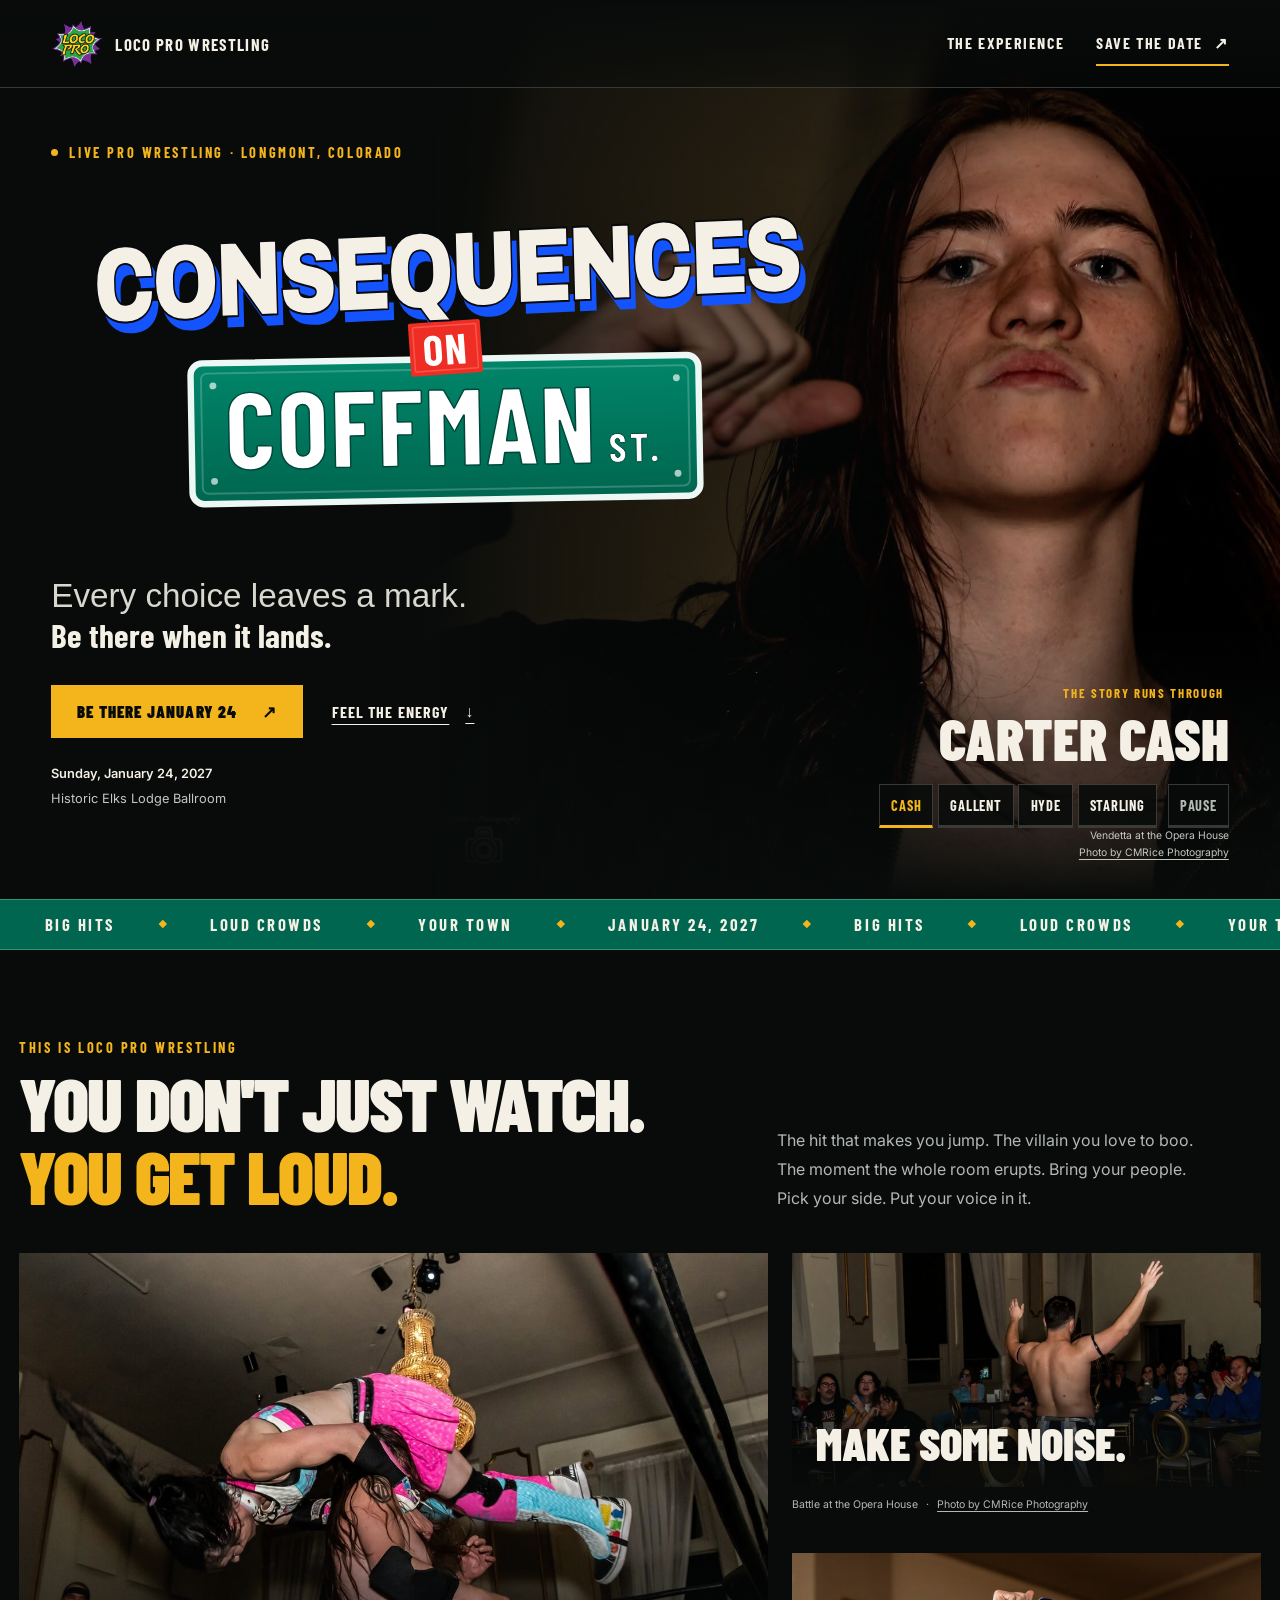
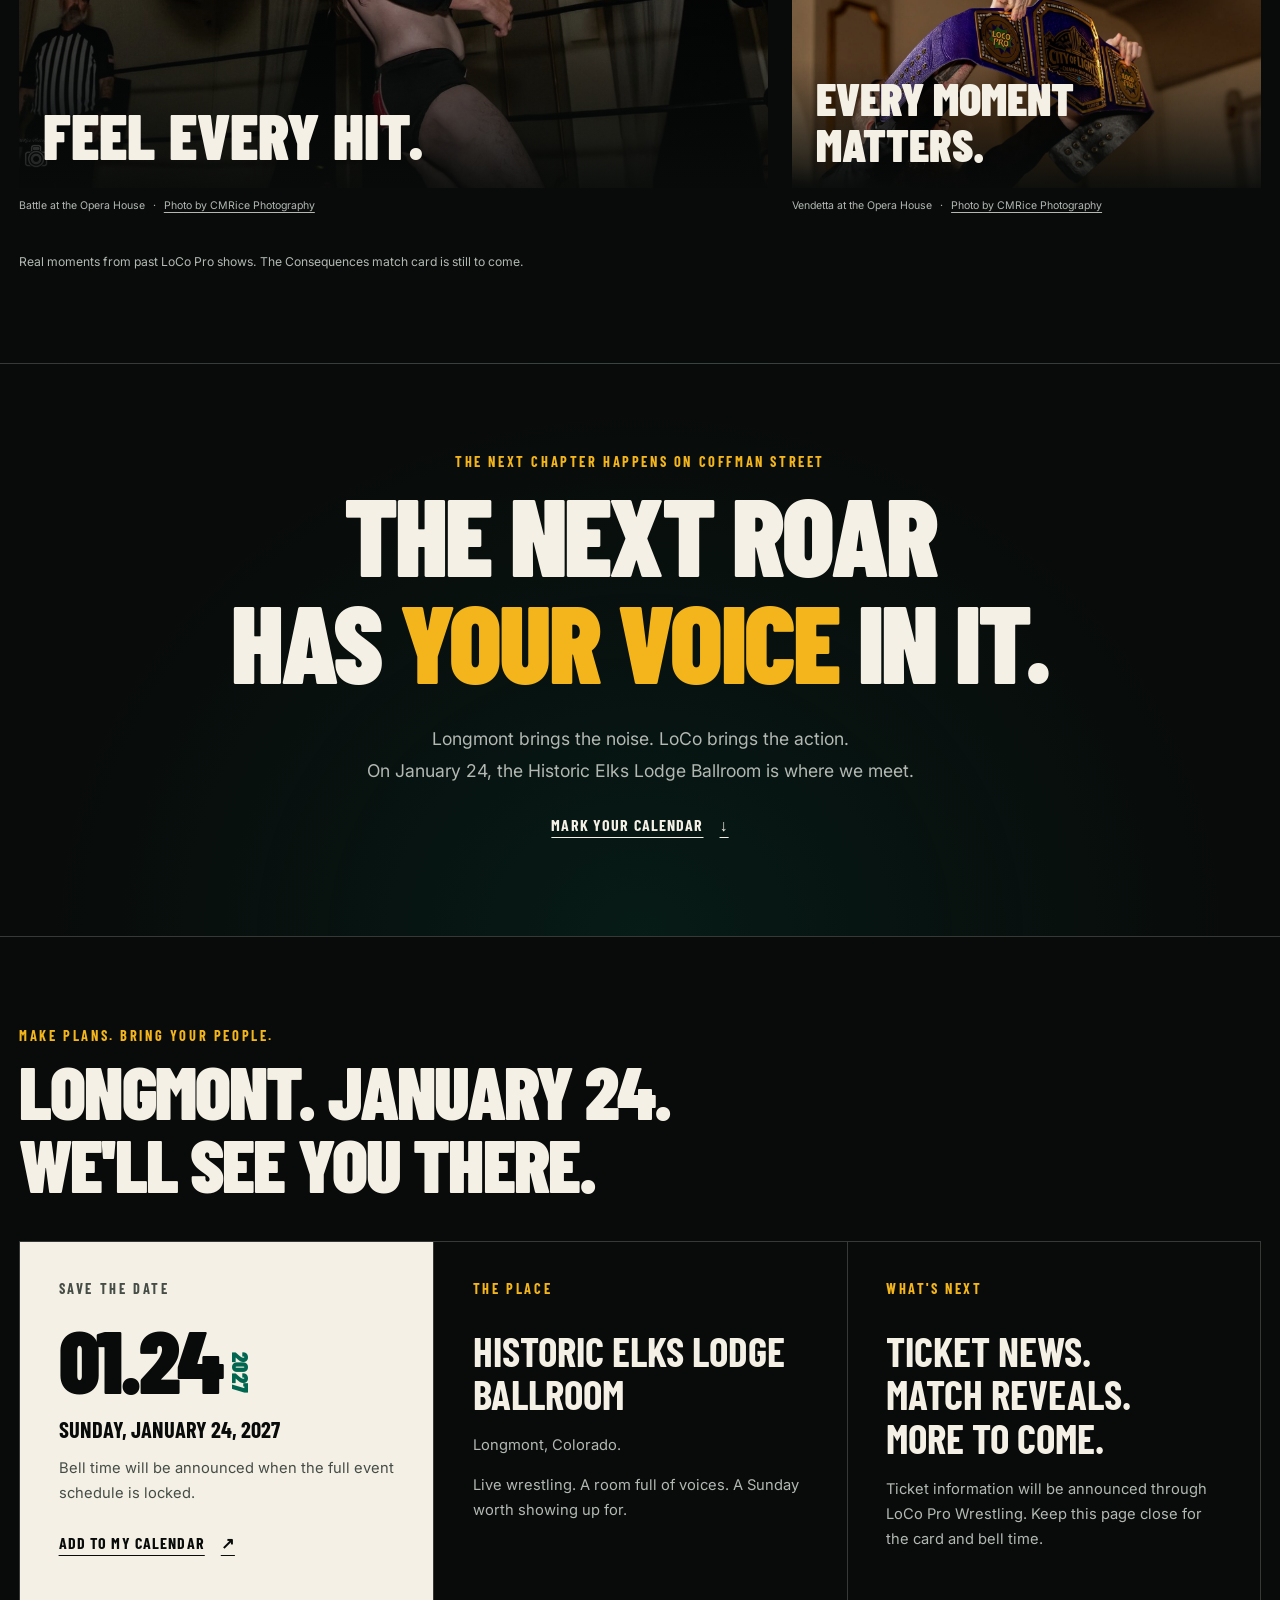
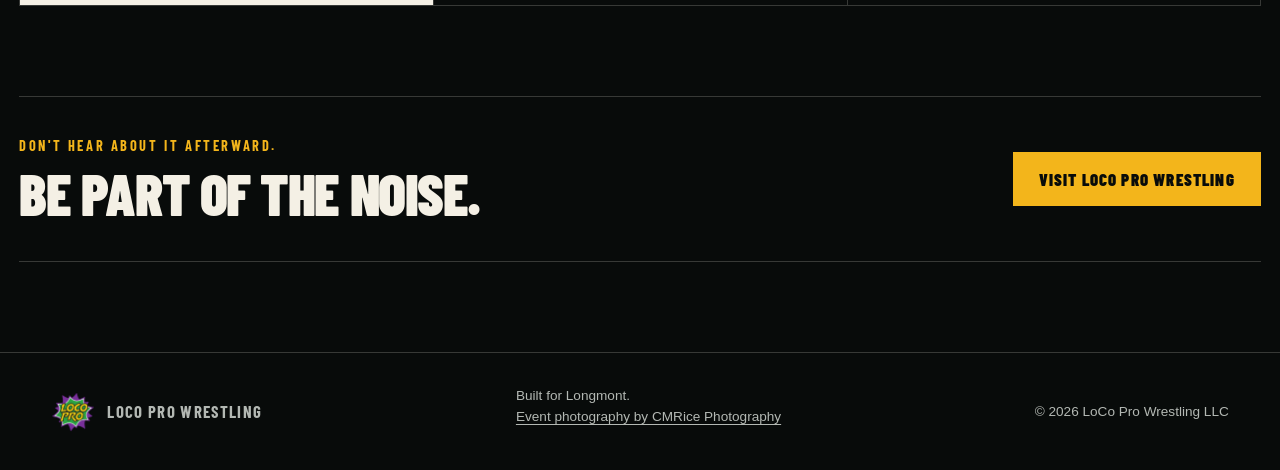
==== commit 7fc0464c: "Simplify hero photo credit" ====
--- a/index.html
+++ b/index.html
@@ -108,7 +108,7 @@
         <button type="button" class="carousel-toggle" aria-label="Pause photo carousel" aria-controls="hero-carousel">Pause</button>
       </div>
       <p class="sr-only" id="carousel-announcement" aria-live="polite" aria-atomic="true"></p>
-      <p class="hero-photo-credit">CMR archive · Vendetta at the Opera House<br /><a href="https://www.instagram.com/cmricephoto/">Photo by CMRice Photography</a></p>
+      <p class="hero-photo-credit">Vendetta at the Opera House<br /><a href="https://www.instagram.com/cmricephoto/">Photo by CMRice Photography</a></p>
     </section>
 
     <div class="ticker" aria-hidden="true">
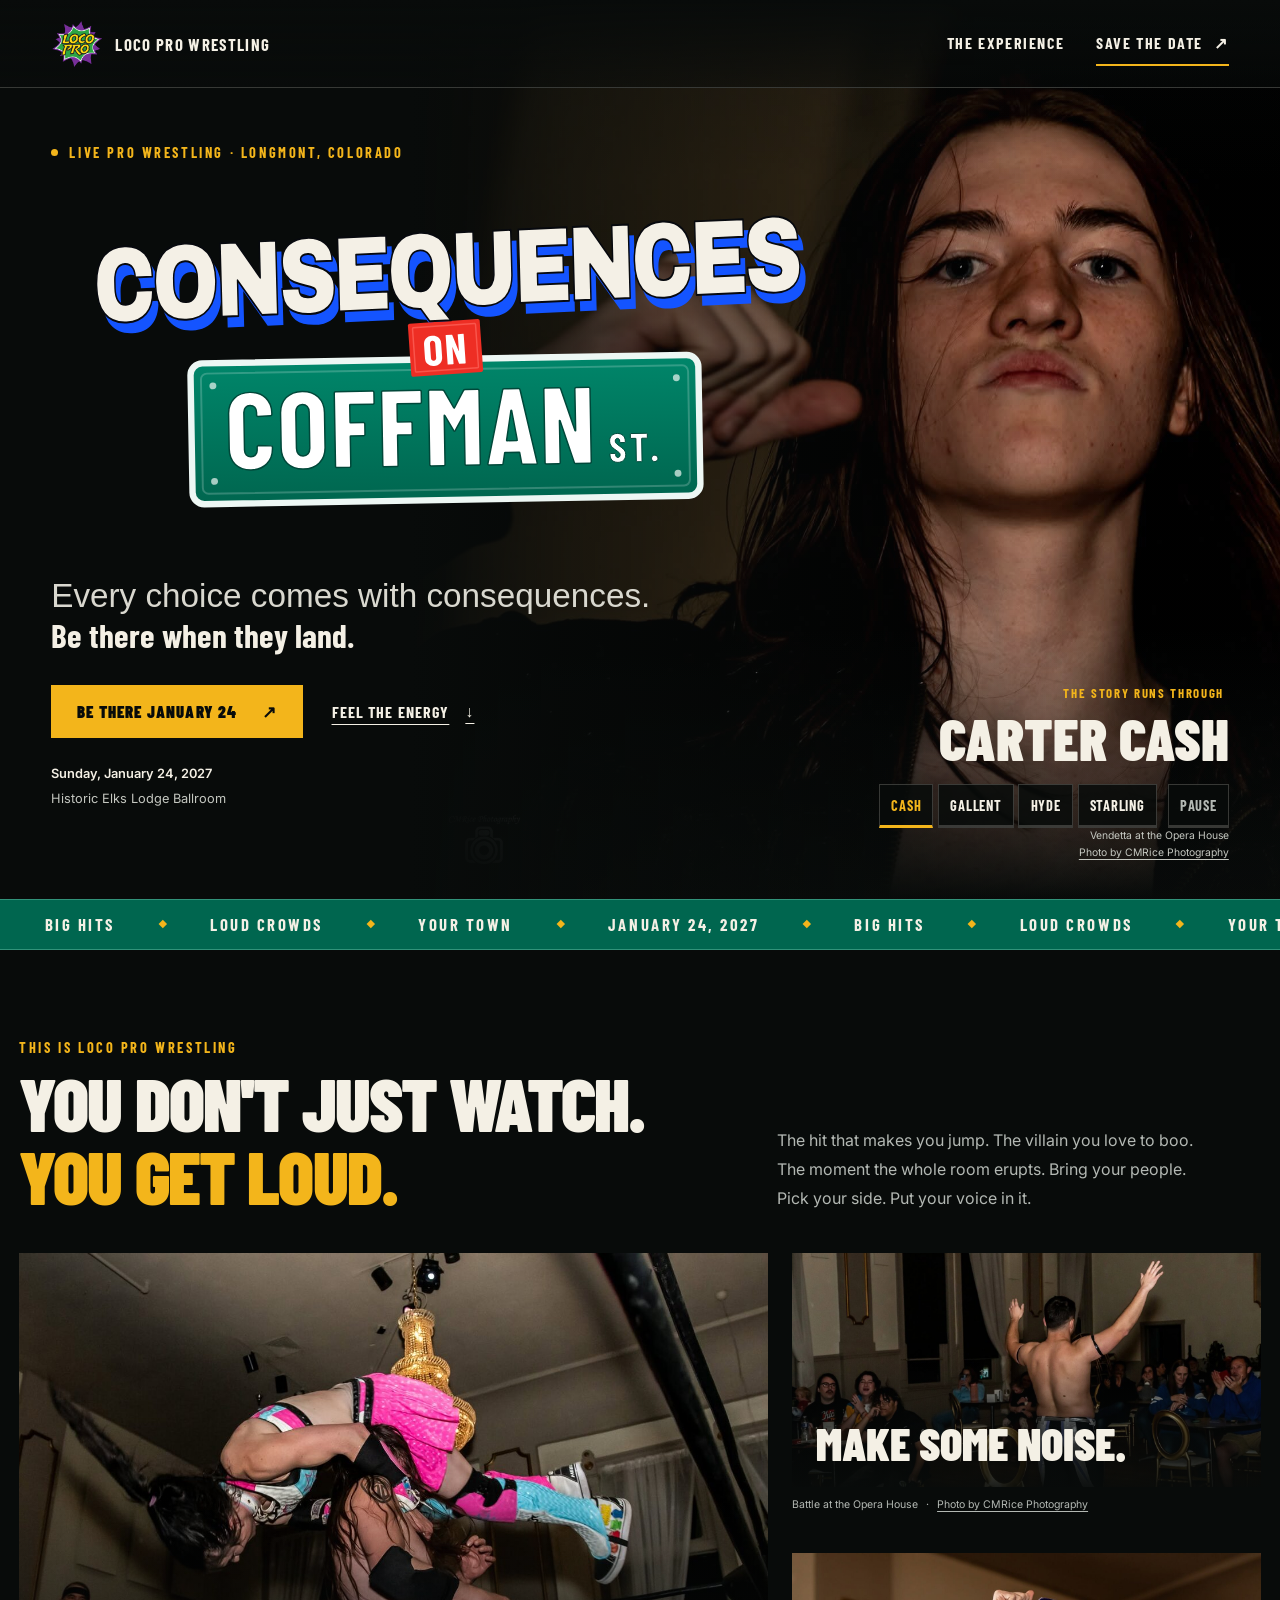
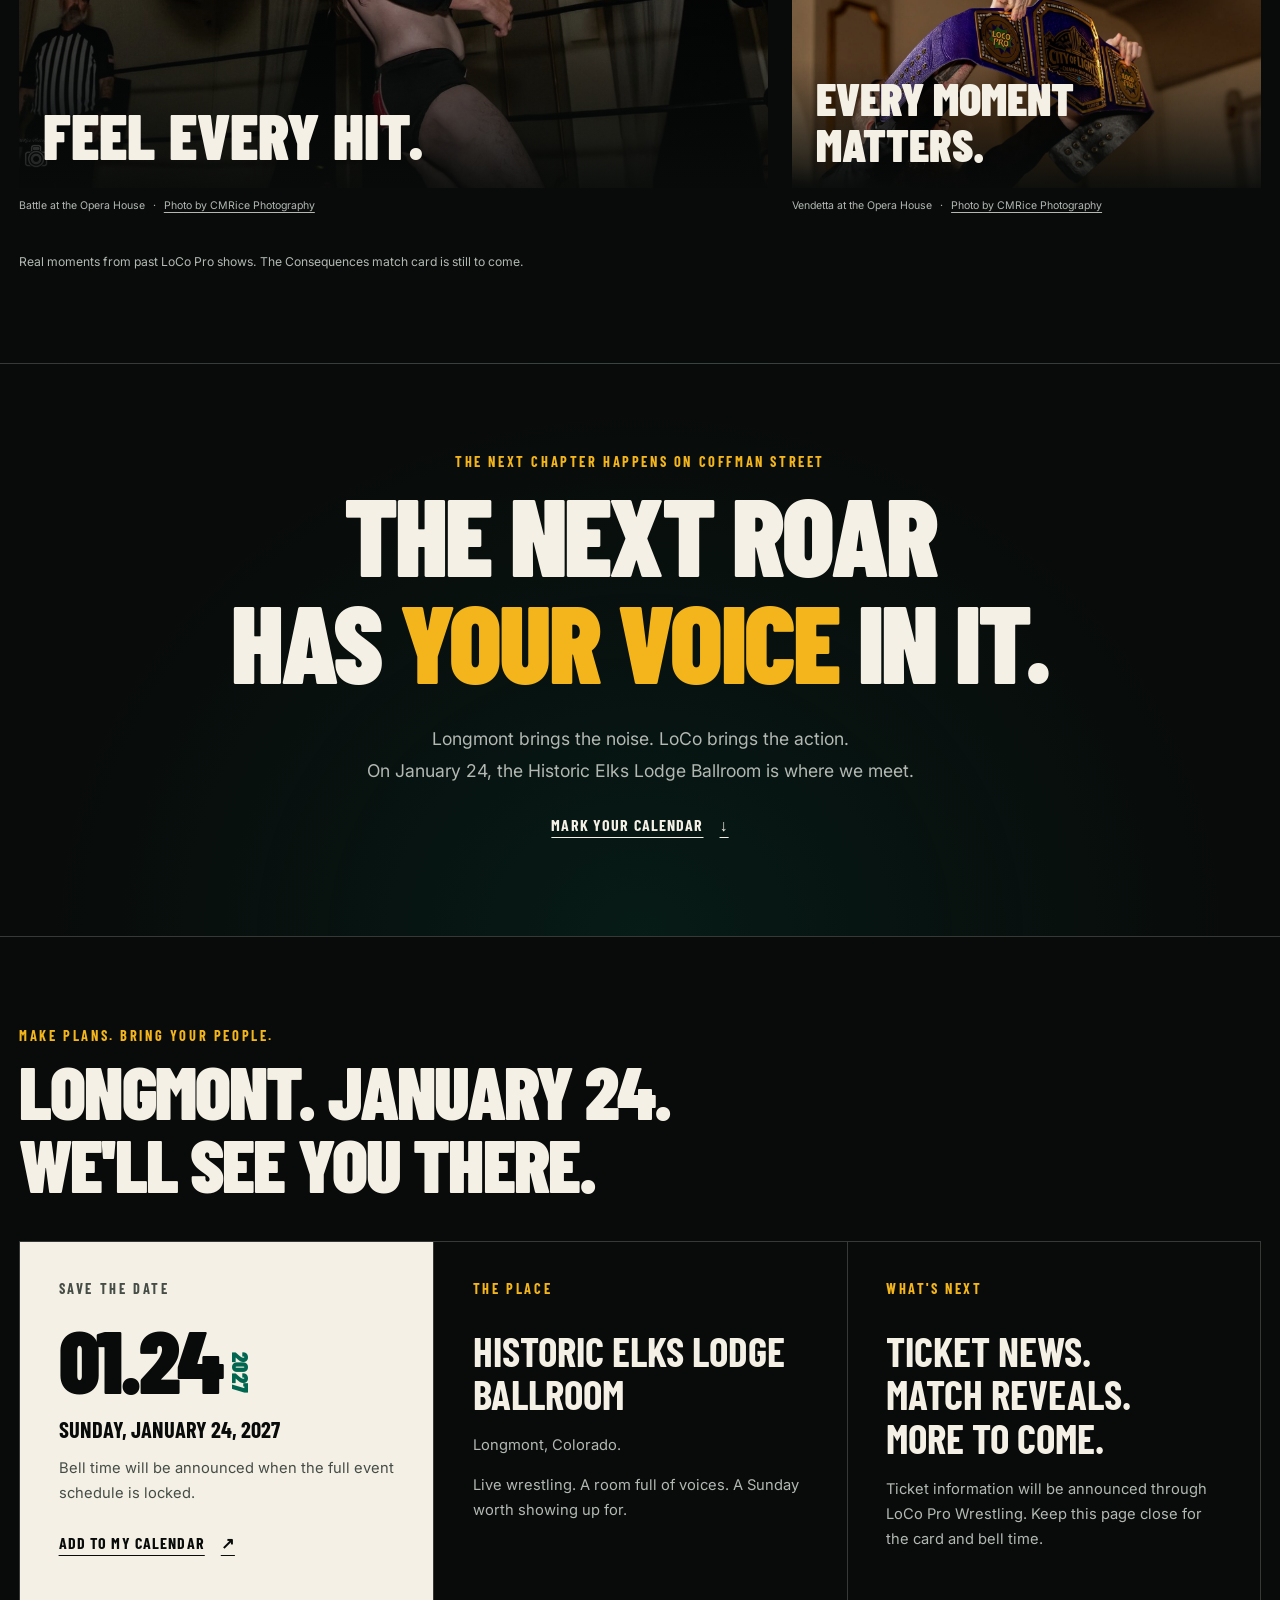
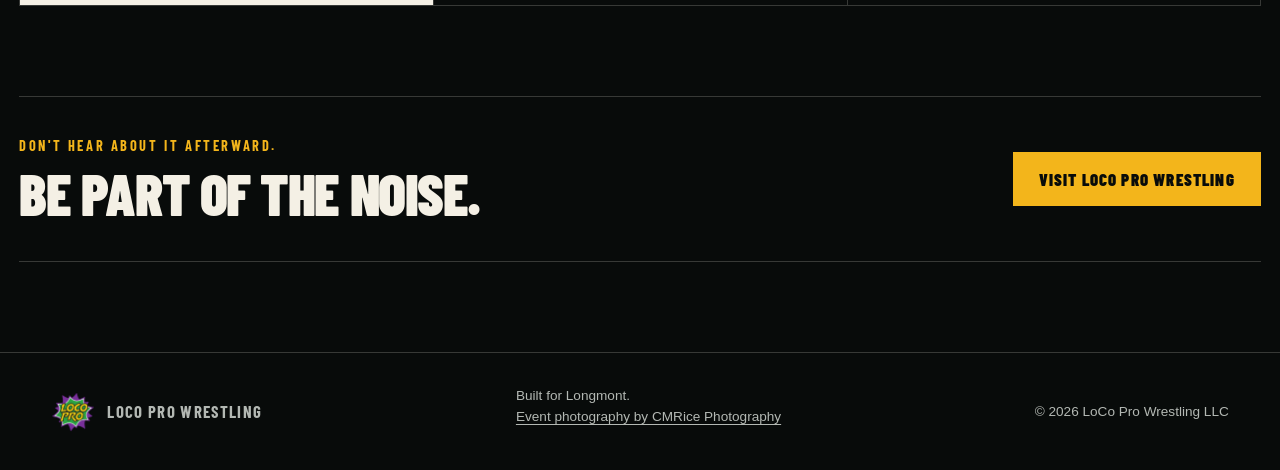
==== commit 5b1bf14e: "Update Consequences tagline to approved branding" ====
--- a/index.html
+++ b/index.html
@@ -9,7 +9,7 @@
   <link rel="canonical" href="https://consequences.locopro.pw/" />
   <meta property="og:type" content="website" />
   <meta property="og:title" content="Consequences on Coffman Street | LoCo Pro Wrestling" />
-  <meta property="og:description" content="Sunday, January 24, 2027 at the Historic Elks Lodge Ballroom in Longmont, Colorado. Every choice leaves a mark." />
+  <meta property="og:description" content="Sunday, January 24, 2027 at the Historic Elks Lodge Ballroom in Longmont, Colorado. Every choice comes with consequences. Be there when they land." />
   <meta property="og:url" content="https://consequences.locopro.pw/" />
   <meta property="og:image" content="https://consequences.locopro.pw/webimages/branding/consequences-on-coffman-st.png" />
   <meta property="og:image:alt" content="Consequences on Coffman Street event logo with a green Coffman St. sign" />
@@ -93,7 +93,7 @@
         <h1 id="event-title" class="event-logo-heading" aria-label="Consequences on Coffman Street">
           <img class="event-logo" src="webimages/branding/consequences-on-coffman-st.svg" width="1600" height="800" alt="Consequences on Coffman Street" />
         </h1>
-        <p class="hero-line">Every choice leaves a mark.<br /><strong>Be there when it lands.</strong></p>
+        <p class="hero-line">Every choice comes with consequences.<br /><strong>Be there when they land.</strong></p>
         <div class="hero-actions">
           <a class="primary-button" href="#updates">Be there January 24 <span aria-hidden="true">↗</span></a>
           <a class="text-link" href="#experience">Feel the energy <span aria-hidden="true">↓</span></a>
